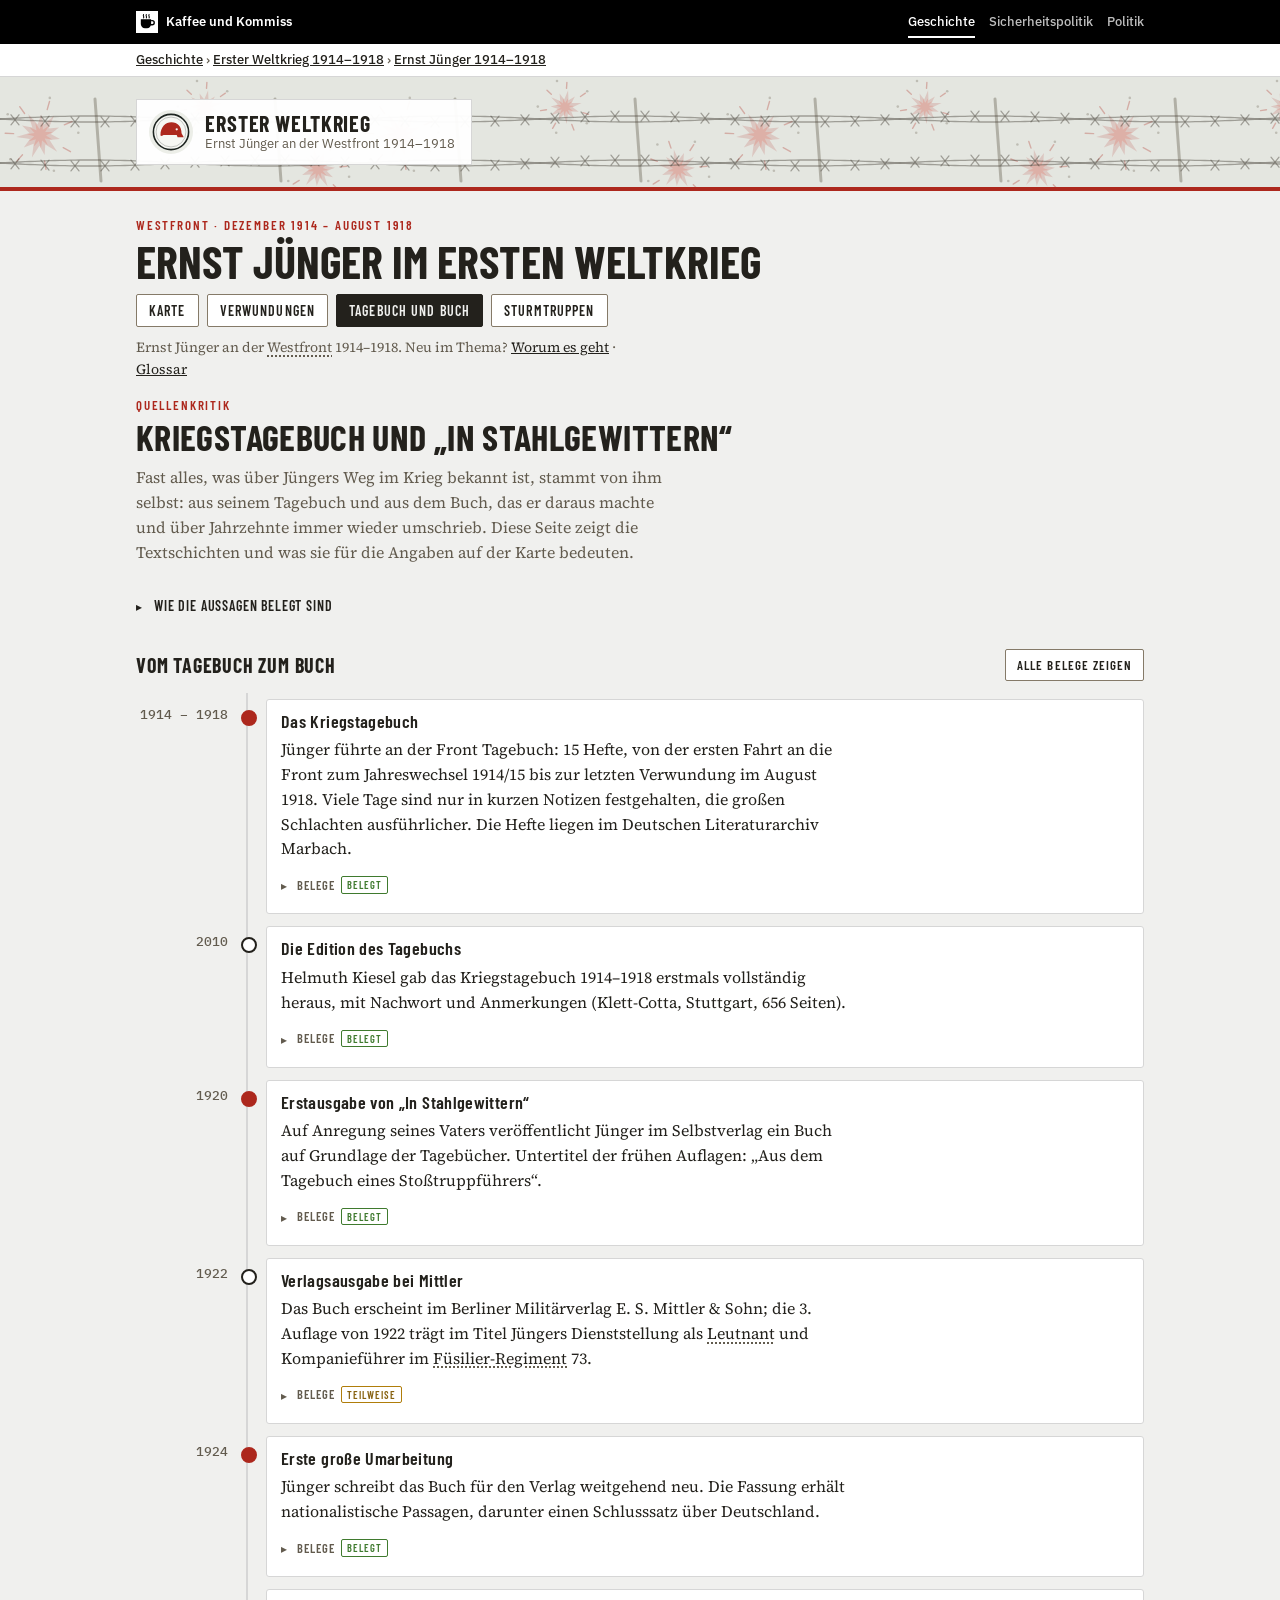
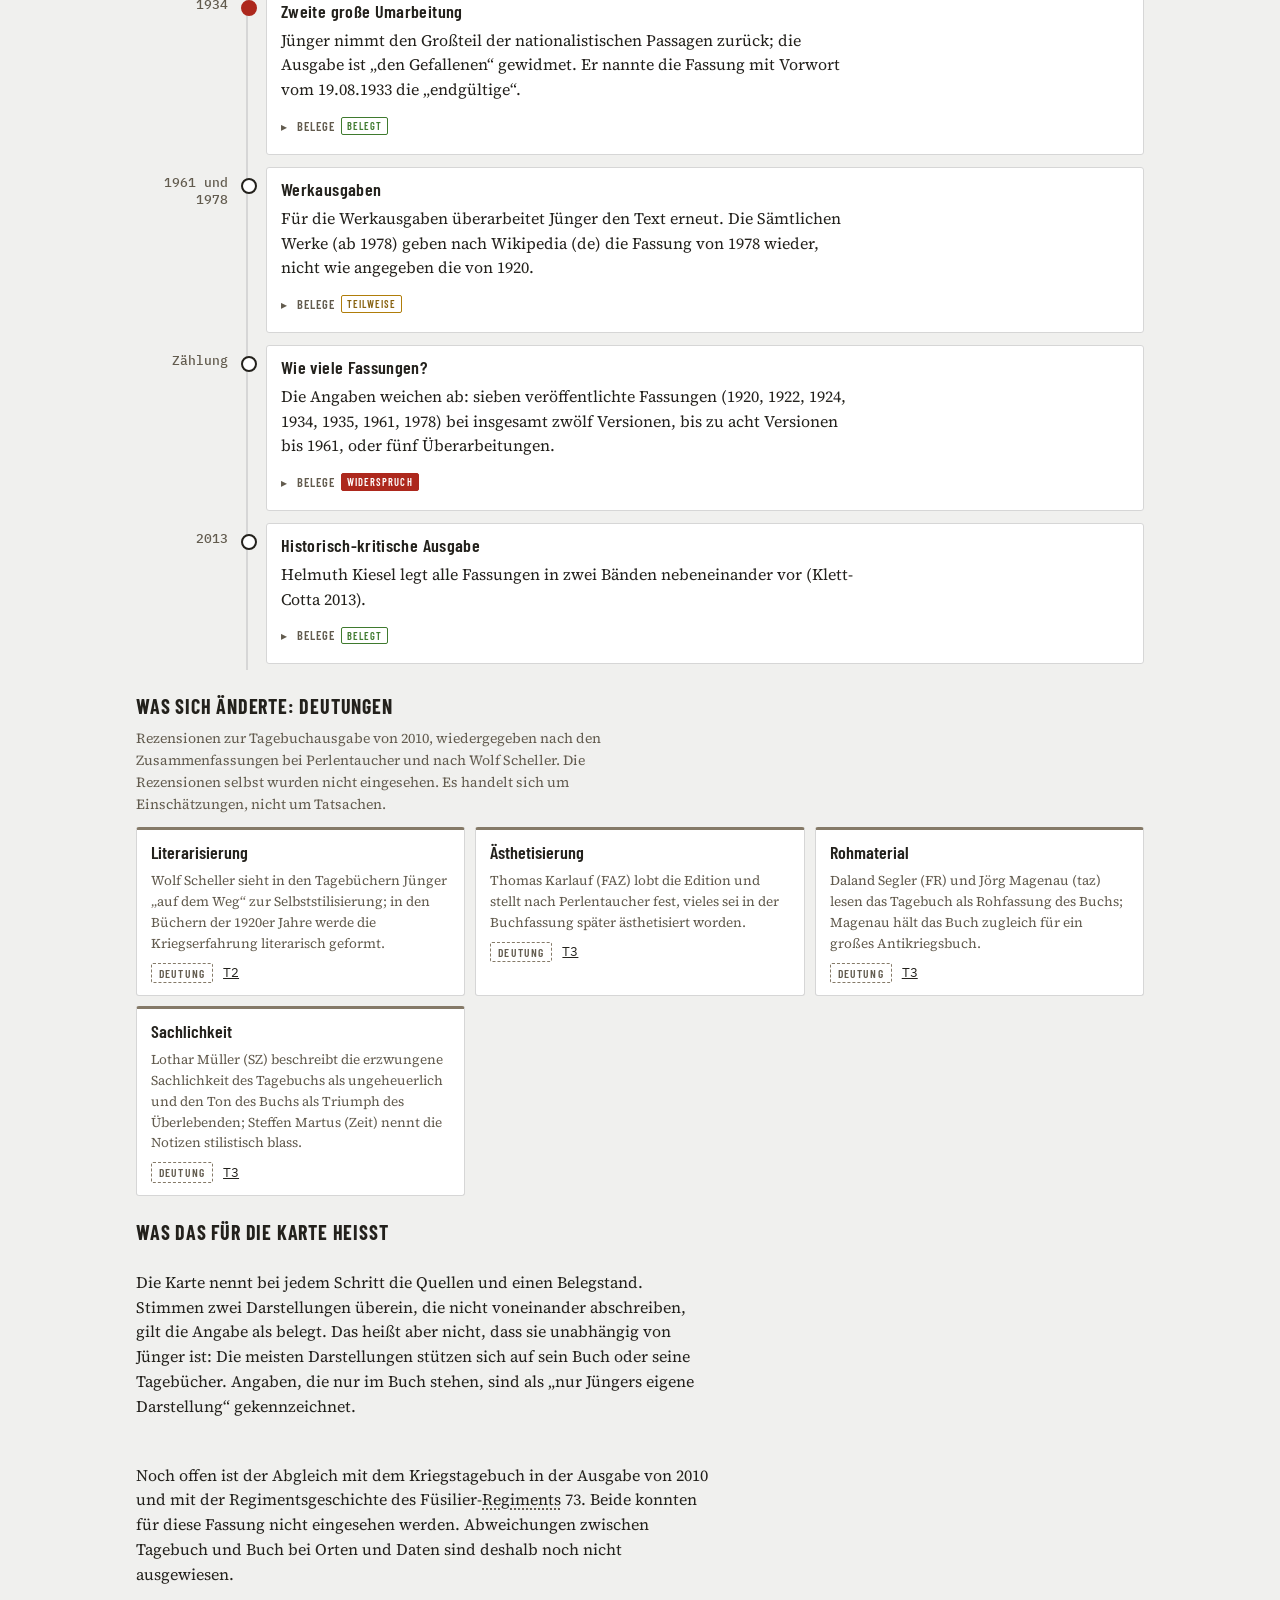
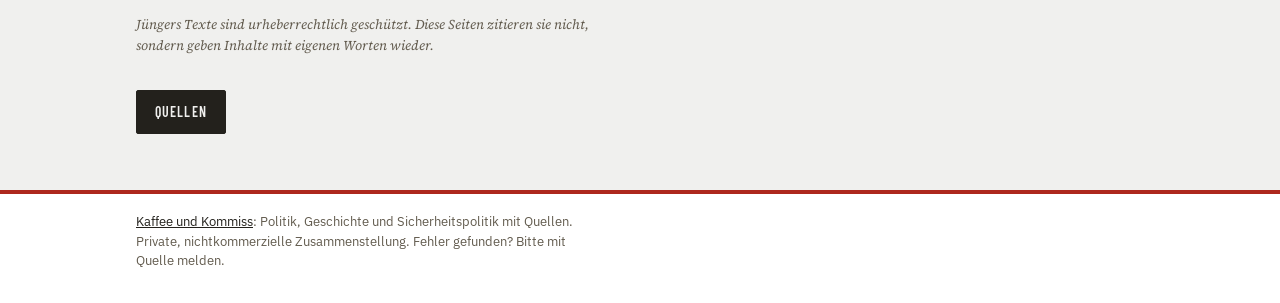
==== fassungen.html @ 298c6f3c "Schild links oben verlinkt auf Themenübersicht Co-Authored-By: Claude Opus 5.5 <noreply@anthropic.co" ====
<!doctype html>
<html lang="de" class="kk-b-gesch">
<head>
<meta charset="utf-8">
<meta name="viewport" content="width=device-width, initial-scale=1, viewport-fit=cover">
<title>Jünger: Tagebuch und Buch</title>
<meta name="description" content="Kriegstagebuch und „In Stahlgewittern“: Fassungen 1920 bis 1978, Unterschiede und was sie für die Belege der Karte bedeuten.">
<link rel="canonical" href="https://kaffeeundkommiss.github.io/Stahlgewitter/fassungen.html">
<meta property="og:type" content="website">
<meta property="og:locale" content="de_DE">
<meta property="og:site_name" content="Erster Weltkrieg">
<meta property="og:title" content="Jünger: Tagebuch und Buch">
<meta property="og:description" content="Kriegstagebuch und „In Stahlgewittern“: Fassungen 1920 bis 1978, Unterschiede und was sie für die Belege der Karte bedeuten.">
<meta property="og:url" content="https://kaffeeundkommiss.github.io/Stahlgewitter/fassungen.html">
<!-- Vorschau für Linkvorschauen, erzeugt mit werkzeuge/vorschau.js -->
<meta property="og:image" content="https://kaffeeundkommiss.github.io/Stahlgewitter/vorschau/fassungen.jpg?v=a9728dcb">
<meta property="og:image:width" content="1200">
<meta property="og:image:height" content="630">
<meta property="og:image:alt" content="Kriegstagebuch und „In Stahlgewittern“: Erster Weltkrieg">
<meta name="twitter:card" content="summary_large_image">
<meta name="twitter:image" content="https://kaffeeundkommiss.github.io/Stahlgewitter/vorschau/fassungen.jpg?v=a9728dcb">
<meta name="theme-color" content="#23211C" media="(prefers-color-scheme: light)">
<meta name="theme-color" content="#12110E" media="(prefers-color-scheme: dark)">
<meta name="apple-mobile-web-app-capable" content="yes">
<meta name="apple-mobile-web-app-title" content="Jünger 1914–18">
<link rel="icon" href="icons/favicon.svg" type="image/svg+xml">
<link rel="apple-touch-icon" sizes="180x180" href="icons/apple-touch-icon.png">
<link rel="manifest" href="manifest.webmanifest">
<link rel="stylesheet" href="site.css">
<link rel="preconnect" href="https://fonts.googleapis.com">
<link rel="preconnect" href="https://fonts.gstatic.com" crossorigin>
<link rel="stylesheet" href="https://fonts.googleapis.com/css2?family=Barlow+Condensed:wght@500;600;700&family=Source+Serif+4:opsz,wght@8..60,400;8..60,600&family=IBM+Plex+Sans:wght@400;500;600;700&family=IBM+Plex+Mono:wght@400;500;600&display=swap">
<link rel="stylesheet" href="basis.css">
<style>
/* Layout: Kopf wie auf den anderen Seiten, darunter Zahlen, Zeitleiste, Deutungen, Quellen */
:root {
  --paper: #eceee8; --panel: #f6f7f3; --ink: #1d2420; --muted: #5d6861; --rule: #c3c9c1; --border: #6f7a72;
  --j2: #6b6f6c; --j4: #2a5d91; --j6: #3f7a2e; --j10: #b07d0a; --j11: #7a3d8f; --ally: #4f6d7a; --red: #ad281d; --red-soft: rgba(173,40,29,.12);
  --f-display: "Barlow Condensed", "Arial Narrow", system-ui, sans-serif;
  --f-body: "Source Serif 4", Georgia, "Times New Roman", serif;
  --f-mono: "IBM Plex Mono", ui-monospace, Menlo, Consolas, monospace;
  color-scheme: light; padding-top: env(safe-area-inset-top, 0px); padding-bottom: env(safe-area-inset-bottom, 0px);
}
@media (prefers-color-scheme: dark) { :root:not([data-theme="light"]) {
  --paper: #121614; --panel: #181d1a; --ink: #e2e6e1; --muted: #98a39b; --rule: #313a35; --border: #7d8a82;
  --j2: #a4aaa6; --j4: #6fa3e0; --j6: #7dbb5f; --j10: #e0b33c; --j11: #c08ad6; --ally: #8fb3c4; --red: #e4533f; --red-soft: rgba(228,83,63,.16);
  color-scheme: dark } }
:root[data-theme="dark"] {
  --paper: #121614; --panel: #181d1a; --ink: #e2e6e1; --muted: #98a39b; --rule: #313a35; --border: #7d8a82;
  --j2: #a4aaa6; --j4: #6fa3e0; --j6: #7dbb5f; --j10: #e0b33c; --j11: #c08ad6; --ally: #8fb3c4; --red: #e4533f; --red-soft: rgba(228,83,63,.16);
  color-scheme: dark }

* { box-sizing: border-box }
body { margin: 0; background: var(--paper); color: var(--ink); font: 400 16px/1.55 var(--f-body) }
[hidden] { display: none !important }
.wrap { max-width: 1040px; margin: 0 auto; padding-block: 28px 56px;
  padding-left: max(16px, env(safe-area-inset-left, 0px)); padding-right: max(16px, env(safe-area-inset-right, 0px));
  display: grid; grid-template-columns: minmax(0, 1fr); gap: 26px }
.wrap > * { min-width: 0 }
header { display: grid; gap: 10px }
.brand { display: flex; align-items: center; gap: 16px }
.brand-text { display: grid; gap: 6px; min-width: 0 }
.logo { width: 76px; height: 76px; flex: none }
.logo-ring { fill: var(--panel); stroke: var(--ink); stroke-width: 3 }
.logo-inner { fill: none; stroke: var(--ink); stroke-width: 1; opacity: .5 }
.logo-plane { fill: var(--red) }
.logo-text { fill: var(--ink); font: 700 12.5px var(--f-display); letter-spacing: .16em }
.eyebrow { font: 600 13px/1 var(--f-display); letter-spacing: .14em; text-transform: uppercase; color: var(--red) }
h1, .h1 { font: 700 clamp(28px, 5vw, 46px)/1 var(--f-display); margin: 0; text-transform: uppercase; text-wrap: balance }
.lede { margin: 0; max-width: 68ch; color: var(--muted) }
.evhead { display: grid; gap: 6px; margin-top: 8px }
.evhead .evtitle { font: 700 clamp(26px, 4vw, 36px)/1.05 var(--f-display); text-transform: uppercase; letter-spacing: .01em; margin: 0; text-wrap: balance }
nav.pages { display: flex; gap: 8px; flex-wrap: wrap }
nav.pages a { font: 600 14px/1 var(--f-display); letter-spacing: .08em; text-transform: uppercase; color: var(--ink); text-decoration: none;
  border: 1px solid var(--border); border-radius: 2px; padding: 9px 12px 8px; background: var(--panel) }
nav.pages a[aria-current="page"] { background: var(--ink); color: var(--paper); border-color: var(--ink) }
nav.pages a[aria-current="true"] { background: var(--ink); color: var(--paper); border-color: var(--ink) }
nav.sub { display: flex; gap: 20px; border-bottom: 1px solid var(--rule); overflow-x: auto; scrollbar-width: none; margin-top: -2px }
nav.sub::-webkit-scrollbar { display: none }
nav.sub a { font: 600 13px/1 var(--f-display); letter-spacing: .08em; text-transform: uppercase; color: var(--muted); text-decoration: none;
  white-space: nowrap; padding: 8px 0 9px; border-bottom: 3px solid transparent; margin-bottom: -1px }
nav.sub a:hover { color: var(--ink) }
nav.sub a[aria-current="page"] { color: var(--ink); border-bottom-color: var(--red) }
nav.sub a:focus-visible { outline: 2px solid var(--red); outline-offset: 2px }
nav.pages a:focus-visible, button:focus-visible, summary:focus-visible { outline: 2px solid var(--red); outline-offset: 2px }
@media (max-width: 560px) { .logo { width: 56px; height: 56px } .brand { gap: 12px } }

h2 { font: 700 20px/1 var(--f-display); text-transform: uppercase; letter-spacing: .04em; margin: 0 }
.sect { display: grid; gap: 12px }
.hint { font-size: 14px; color: var(--muted); margin: 0 }


/* Zeitleiste */
.status { display: flex; flex-wrap: wrap; gap: 8px 16px; font-size: 14px; color: var(--muted); margin: 0; padding: 0; list-style: none }
.status li { display: inline-flex; align-items: center; gap: 7px }
.b { display: inline-block; font: 600 11.5px/1 var(--f-display); letter-spacing: .1em; text-transform: uppercase; padding: 4px 7px 3px; border-radius: 2px; border: 1px solid; white-space: nowrap }
.b.ok { color: var(--j6); border-color: var(--j6) }
.b.part { color: color-mix(in srgb, var(--j10) 70%, var(--ink)); border-color: var(--j10) }
.b.one { color: var(--muted); border-color: var(--border); border-style: dashed }
.b.wid { color: var(--panel); background: var(--red); border-color: var(--red) }
.day { margin: 6px 0 0; font: 600 14px/1 var(--f-display); letter-spacing: .12em; text-transform: uppercase; color: var(--muted) }
ol.tl { list-style: none; margin: 0; padding: 0; display: grid; gap: 0 }
ol.tl > li { display: grid; grid-template-columns: 92px 14px minmax(0, 1fr); gap: 0 12px }
.t { font: 500 13px/1.3 var(--f-mono); color: var(--muted); padding-top: 14px; text-align: right }
.rail { position: relative }
.rail::before { content: ""; position: absolute; left: 6px; top: 0; bottom: 0; width: 2px; background: var(--rule) }
.rail::after { content: ""; position: absolute; left: 1px; top: 17px; width: 12px; height: 12px; border-radius: 50%; background: var(--panel); border: 2px solid var(--ink) }
ol.tl > li.key .rail::after { background: var(--red); border-color: var(--red) }
.card { background: var(--panel); border: 1px solid var(--rule); border-radius: 3px; padding: 11px 14px 12px; margin: 6px 0; display: grid; gap: 6px }
.card h3 { font: 600 18px/1.15 var(--f-display); margin: 0; letter-spacing: .02em }
.card p { margin: 0 }
.meta { display: flex; flex-wrap: wrap; align-items: center; gap: 6px 10px; font-size: 13.5px; color: var(--muted) }
.meta a, .src a { color: var(--ink); font-family: var(--f-mono); font-size: 12.5px }
.why { font-size: 14px; color: var(--muted); font-style: italic }
@media (max-width: 560px) {
  ol.tl > li { grid-template-columns: 14px minmax(0, 1fr); gap: 0 10px }
  .t { grid-column: 2; text-align: left; padding-top: 10px }
  .rail { grid-row: 1 / span 2; grid-column: 1 }
  .card { grid-column: 2 }
}

/* Thesen */
.theses { display: grid; grid-template-columns: repeat(auto-fill, minmax(260px, 1fr)); gap: 10px }
.th { background: var(--panel); border: 1px solid var(--rule); border-top: 3px solid var(--border); border-radius: 3px; padding: 12px 14px; display: grid; gap: 8px; align-content: start }
.th.lead { border-top-color: var(--red) }
.th h3 { font: 600 18px/1.15 var(--f-display); margin: 0 }
.th .who2 { font-size: 13.5px; color: var(--muted); margin: 0 }
.th dl { margin: 0; display: grid; gap: 6px; font-size: 14.5px }
.th dt { font: 600 12px/1 var(--f-display); letter-spacing: .12em; text-transform: uppercase; color: var(--muted) }
.th dd { margin: 0 }

/* Widersprüche, Quellen */
.tbl { width: 100%; border-collapse: collapse; font-size: 14.5px }
.tbl th, .tbl td { text-align: left; vertical-align: top; padding: 8px 10px; border-bottom: 1px solid var(--rule) }
.tbl th { font: 600 12.5px/1.2 var(--f-display); letter-spacing: .1em; text-transform: uppercase; color: var(--muted) }
.tblwrap { overflow-x: auto; -webkit-overflow-scrolling: touch }
ol.srcs { margin: 0; padding: 0; list-style: none; display: grid; gap: 8px; font-size: 14.5px }
ol.srcs li { display: grid; grid-template-columns: 40px minmax(0, 1fr); gap: 10px }
ol.srcs .id { font: 500 13px/1.5 var(--f-mono); color: var(--red) }
ol.srcs .dep { color: var(--muted); font-size: 13.5px }
ol.srcs a { color: var(--ink); overflow-wrap: anywhere }
ol.srcs li:target { background: var(--red-soft); outline: 6px solid var(--red-soft) }
.note { font-size: 13.5px; color: var(--muted); font-style: italic; margin: 0 }
.hint a, .note a, .why a, .th dd a, .meta span a { color: var(--ink) }

/* Zahlen */
.stats { display: grid; grid-template-columns: repeat(auto-fill, minmax(220px, 1fr)); gap: 10px }
.stat { background: var(--panel); border: 1px solid var(--rule); border-left: 4px solid var(--ally); border-radius: 3px; padding: 12px 14px; display: grid; gap: 6px; align-content: start }
.stat.red { border-left-color: var(--red) }
.stat .num { font: 700 40px/1 var(--f-display); letter-spacing: .01em }
.stat .lbl { font-size: 14.5px; line-height: 1.35 }
.stat .why { font-size: 13.5px }
.b.self { color: var(--muted); border-color: var(--muted); background: var(--red-soft) }
.tbl td.d { white-space: nowrap; font-family: var(--f-mono); font-size: 13px }
</style>
<link rel="stylesheet" href="bereich.css">
</head>
<body>
<div class="kk-leiste"><div class="kk-in">
  <a class="kk-haus" href="https://kaffeeundkommiss.github.io/"><img src="kk-tasse.svg" alt="" width="22" height="22"><span>Kaffee und Kommiss</span></a>
  <nav class="kk-bereiche" aria-label="Bereiche"><a href="https://kaffeeundkommiss.github.io/geschichte/" aria-current="true">Geschichte</a><a href="https://kaffeeundkommiss.github.io/sicherheitspolitik/"><span class="kk-lang">Sicherheitspolitik</span><span class="kk-kurz">Sicherheit</span></a><a href="https://kaffeeundkommiss.github.io/politik/">Politik</a></nav>
</div></div>
<nav class="kk-pfad" aria-label="Pfad"><div class="kk-in"><a href="https://kaffeeundkommiss.github.io/geschichte/">Geschichte</a> › <a href="https://kaffeeundkommiss.github.io/geschichte/erster-weltkrieg/">Erster Weltkrieg 1914–1918</a> › <a href="./">Ernst Jünger 1914–1918</a></div></nav>
<div class="kk-kopf"><div class="kk-in">
  <a class="kk-schild" href="https://kaffeeundkommiss.github.io/geschichte/erster-weltkrieg/"><img src="icons/favicon.svg" alt="" width="44" height="44"><span><span class="kk-name" style="display:block">Erster Weltkrieg</span><span class="kk-unter" style="display:block">Ernst Jünger an der Westfront 1914–1918</span></span></a>
</div></div>
<main class="wrap" id="inhalt">
  <header>
    <div class="brand">
      <div class="brand-text">
        <div class="eyebrow">Westfront · Dezember 1914 – August 1918</div>
        <p class="h1">Ernst Jünger im Ersten Weltkrieg</p>
      </div>
    </div>
    <nav class="pages" aria-label="Seiten">
      <a href="index.html">Karte</a>
      <a href="verwundungen.html">Verwundungen</a>
      <a href="fassungen.html" aria-current="page">Tagebuch und Buch</a>
      <a href="sturmtruppen.html">Sturmtruppen</a>
    </nav>
    <div class="evhead">
      <div class="eyebrow">Quellenkritik</div>
      <h1 class="evtitle">Kriegstagebuch und „In Stahlgewittern“</h1>
    </div>
    <p class="lede">Fast alles, was über Jüngers Weg im Krieg bekannt ist, stammt von ihm selbst: aus seinem Tagebuch und aus dem Buch, das er daraus machte und über Jahrzehnte immer wieder umschrieb. Diese Seite zeigt die Textschichten und was sie für die Angaben auf der Karte bedeuten.</p>
  </header>
  <section class="sect" aria-labelledby="stH">
    <h2 id="stH">Belegstatus</h2>
    <ul class="status">
      <li><span class="b ok">belegt</span>zwei Darstellungen, die nicht voneinander abschreiben</li>
      <li><span class="b part">teilweise</span>zwei Quellen, aber voneinander abhängig oder nur in Teilen übereinstimmend</li>
      <li><span class="b one">eine Quelle</span>nicht ausreichend belegt</li>
      <li><span class="b wid">Widerspruch</span>Quellen widersprechen sich</li>
      <li><span class="b self">nur Jünger</span>nur Jüngers eigene Darstellung</li>
    </ul>
    <p class="note">Fast alle Darstellungen gehen letztlich auf Jüngers eigene Aufzeichnungen zurück. „Belegt“ heißt hier: Zwei Darstellungen stimmen überein; amtliche Akten wurden nicht eingesehen.</p>
  </section>
  <section class="sect" aria-labelledby="tlH">
    <h2 id="tlH">Vom Tagebuch zum Buch</h2>
    <ol class="tl">
      <li class="key">
        <div class="t">1914 – 1918</div><div class="rail"></div>
        <div class="card">
          <h3>Das Kriegstagebuch</h3>
          <p>Jünger führte an der Front Tagebuch: 15 Hefte, von der ersten Fahrt an die Front zum Jahreswechsel 1914/15 bis zur letzten Verwundung im August 1918. Viele Tage sind nur in kurzen Notizen festgehalten, die großen Schlachten ausführlicher. Die Hefte liegen im Deutschen Literaturarchiv Marbach.</p>
          <div class="meta"><span class="b ok">belegt</span><a href="quellen-fassungen.html#q-wde">T1</a><a href="quellen-fassungen.html#q-scheller">T2</a><a href="quellen-fassungen.html#q-perle">T3</a></div>
          <p class="why">Zeitraum nach dem Verlagstext; erste und letzte Eintragung mit Tagesdatum sind in den geprüften Quellen nicht genannt.</p>
        </div>
      </li>
      <li>
        <div class="t">2010</div><div class="rail"></div>
        <div class="card">
          <h3>Die Edition des Tagebuchs</h3>
          <p>Helmuth Kiesel gab das Kriegstagebuch 1914–1918 erstmals vollständig heraus, mit Nachwort und Anmerkungen (Klett-Cotta, Stuttgart, 656 Seiten).</p>
          <div class="meta"><span class="b ok">belegt</span><a href="quellen-fassungen.html#q-scheller">T2</a><a href="quellen-fassungen.html#q-perle">T3</a><a href="quellen-fassungen.html#q-wdestg">T4</a></div>
        </div>
      </li>
      <li class="key">
        <div class="t">1920</div><div class="rail"></div>
        <div class="card">
          <h3>Erstausgabe von „In Stahlgewittern“</h3>
          <p>Auf Anregung seines Vaters veröffentlicht Jünger im Selbstverlag ein Buch auf Grundlage der Tagebücher. Untertitel der frühen Auflagen: „Aus dem Tagebuch eines Stoßtruppführers“.</p>
          <div class="meta"><span class="b ok">belegt</span><a href="quellen-fassungen.html#q-lemo2">T5</a><a href="quellen-fassungen.html#q-wen">T6</a><a href="quellen-fassungen.html#q-gut">T7</a></div>
          <p class="why">Die Auflagenhöhe von 2000 Stück nennt nur Wikipedia (en) nach Michael Hofmann.</p>
        </div>
      </li>
      <li>
        <div class="t">1922</div><div class="rail"></div>
        <div class="card">
          <h3>Verlagsausgabe bei Mittler</h3>
          <p>Das Buch erscheint im Berliner Militärverlag E. S. Mittler & Sohn; die 3. Auflage von 1922 trägt im Titel Jüngers Dienststellung als Leutnant und Kompanieführer im Füsilier-Regiment 73.</p>
          <div class="meta"><span class="b part">teilweise</span><a href="quellen-fassungen.html#q-gut">T7</a><a href="quellen-fassungen.html#q-wdestg">T4</a></div>
          <p class="why">Titelblatt der 3. Auflage selbst eingesehen (Project Gutenberg); die Fassung von 1922 nennt auch Wikipedia (de).</p>
        </div>
      </li>
      <li class="key">
        <div class="t">1924</div><div class="rail"></div>
        <div class="card">
          <h3>Erste große Umarbeitung</h3>
          <p>Jünger schreibt das Buch für den Verlag weitgehend neu. Die Fassung erhält nationalistische Passagen, darunter einen Schlusssatz über Deutschland.</p>
          <div class="meta"><span class="b ok">belegt</span><a href="quellen-fassungen.html#q-wen">T6</a><a href="quellen-fassungen.html#q-wdestg">T4</a></div>
        </div>
      </li>
      <li class="key">
        <div class="t">1934</div><div class="rail"></div>
        <div class="card">
          <h3>Zweite große Umarbeitung</h3>
          <p>Jünger nimmt den Großteil der nationalistischen Passagen zurück; die Ausgabe ist „den Gefallenen“ gewidmet. Er nannte die Fassung mit Vorwort vom 19.08.1933 die „endgültige“.</p>
          <div class="meta"><span class="b ok">belegt</span><a href="quellen-fassungen.html#q-wen">T6</a><a href="quellen-fassungen.html#q-wdestg">T4</a></div>
          <p class="why">Widmung nur Wikipedia (en), Vorwortdatum nur Wikipedia (de); Wikipedia (de) belegt es mit der 14. Auflage von 1934.</p>
        </div>
      </li>
      <li>
        <div class="t">1961 und 1978</div><div class="rail"></div>
        <div class="card">
          <h3>Werkausgaben</h3>
          <p>Für die Werkausgaben überarbeitet Jünger den Text erneut. Die Sämtlichen Werke (ab 1978) geben nach Wikipedia (de) die Fassung von 1978 wieder, nicht wie angegeben die von 1920.</p>
          <div class="meta"><span class="b part">teilweise</span><a href="quellen-fassungen.html#q-wen">T6</a><a href="quellen-fassungen.html#q-wdestg">T4</a></div>
          <p class="why">Die Fassung von 1961 nennen beide Quellen, die von 1978 nur Wikipedia (de).</p>
        </div>
      </li>
      <li>
        <div class="t">Zählung</div><div class="rail"></div>
        <div class="card">
          <h3>Wie viele Fassungen?</h3>
          <p>Die Angaben weichen ab: sieben veröffentlichte Fassungen (1920, 1922, 1924, 1934, 1935, 1961, 1978) bei insgesamt zwölf Versionen, bis zu acht Versionen bis 1961, oder fünf Überarbeitungen.</p>
          <div class="meta"><span class="b wid">Widerspruch</span><a href="quellen-fassungen.html#q-wdestg">T4</a><a href="quellen-fassungen.html#q-wen">T6</a><a href="quellen-fassungen.html#q-lemo1">T8</a></div>
          <p class="why">Wikipedia (de) stützt die Zählung auf die historisch-kritische Ausgabe (Kiesel 2013, S. 9), Wikipedia (en) auf Hofmann 2004, LeMO auf Kindlers Literaturlexikon. Die Abweichung kann an unterschiedlichen Zählweisen liegen (Auflagen mit oder ohne Textänderung).</p>
        </div>
      </li>
      <li>
        <div class="t">2013</div><div class="rail"></div>
        <div class="card">
          <h3>Historisch-kritische Ausgabe</h3>
          <p>Helmuth Kiesel legt alle Fassungen in zwei Bänden nebeneinander vor (Klett-Cotta 2013).</p>
          <div class="meta"><span class="b ok">belegt</span><a href="quellen-fassungen.html#q-wdestg">T4</a><a href="quellen-fassungen.html#q-wde">T1</a></div>
        </div>
      </li>
    </ol>
  </section>
  <section class="sect" aria-labelledby="dH">
    <h2 id="dH">Was sich änderte: Deutungen</h2>
    <p class="hint">Rezensionen zur Tagebuchausgabe von 2010, wiedergegeben nach den Zusammenfassungen bei Perlentaucher und nach Wolf Scheller. Die Rezensionen selbst wurden nicht eingesehen. Es handelt sich um Einschätzungen, nicht um Tatsachen.</p>
    <div class="theses">
      <article class="th">
        <h3>Literarisierung</h3>
        <p class="who2">Wolf Scheller sieht in den Tagebüchern Jünger „auf dem Weg“ zur Selbststilisierung; in den Büchern der 1920er Jahre werde die Kriegserfahrung literarisch geformt.</p>
        <div class="meta"><span class="b one">Deutung</span><a href="quellen-fassungen.html#q-scheller">T2</a></div>
      </article>
      <article class="th">
        <h3>Ästhetisierung</h3>
        <p class="who2">Thomas Karlauf (FAZ) lobt die Edition und stellt nach Perlentaucher fest, vieles sei in der Buchfassung später ästhetisiert worden.</p>
        <div class="meta"><span class="b one">Deutung</span><a href="quellen-fassungen.html#q-perle">T3</a></div>
      </article>
      <article class="th">
        <h3>Rohmaterial</h3>
        <p class="who2">Daland Segler (FR) und Jörg Magenau (taz) lesen das Tagebuch als Rohfassung des Buchs; Magenau hält das Buch zugleich für ein großes Antikriegsbuch.</p>
        <div class="meta"><span class="b one">Deutung</span><a href="quellen-fassungen.html#q-perle">T3</a></div>
      </article>
      <article class="th">
        <h3>Sachlichkeit</h3>
        <p class="who2">Lothar Müller (SZ) beschreibt die erzwungene Sachlichkeit des Tagebuchs als ungeheuerlich und den Ton des Buchs als Triumph des Überlebenden; Steffen Martus (Zeit) nennt die Notizen stilistisch blass.</p>
        <div class="meta"><span class="b one">Deutung</span><a href="quellen-fassungen.html#q-perle">T3</a></div>
      </article>
    </div>
  </section>
  <section class="sect" aria-labelledby="kH">
    <h2 id="kH">Was das für die Karte heißt</h2>
    <p>Die Karte nennt bei jedem Schritt die Quellen und einen Belegstand. Stimmen zwei Darstellungen überein, die nicht voneinander abschreiben, gilt die Angabe als belegt. Das heißt aber nicht, dass sie unabhängig von Jünger ist: Die meisten Darstellungen stützen sich auf sein Buch oder seine Tagebücher. Angaben, die nur im Buch stehen, sind als „nur Jüngers eigene Darstellung“ gekennzeichnet.</p>
    <p>Noch offen ist der Abgleich mit dem Kriegstagebuch in der Ausgabe von 2010 und mit der Regimentsgeschichte des Füsilier-Regiments 73. Beide konnten für diese Fassung nicht eingesehen werden. Abweichungen zwischen Tagebuch und Buch bei Orten und Daten sind deshalb noch nicht ausgewiesen.</p>
    <p class="note">Jüngers Texte sind urheberrechtlich geschützt. Diese Seiten zitieren sie nicht, sondern geben Inhalte mit eigenen Worten wieder.</p>
  </section>
  <p class="qnav"><a class="qbtn" href="quellen-fassungen.html">Quellen</a></p>
</main>
<script src="site.js" defer></script>
<footer class="kk-fuss"><div class="kk-in">
  <p><a href="https://kaffeeundkommiss.github.io/">Kaffee und Kommiss</a>: Politik, Geschichte und Sicherheitspolitik mit Quellen. Private, nichtkommerzielle Zusammenstellung. Fehler gefunden? Bitte mit Quelle melden.</p>
</div></footer>
</body>
</html>
---- site.css ----
/* Gemeinsame Bausteine aller Seiten: Begriffserklärungen, Kontextzeile, einklappbare Belege.
   Nutzt die Farb- und Schrift-Variablen der jeweiligen Seite (--ink, --muted, --panel, --rule, --border, --red, --f-*). */

/* Antippbare Begriffe */
button.gl { all: unset; cursor: help; color: inherit; font: inherit; text-decoration: underline dotted; text-decoration-thickness: 1.5px;
  text-underline-offset: 3px; text-decoration-color: var(--muted); border-radius: 2px }
button.gl:hover { text-decoration-color: var(--red) }
button.gl:focus-visible { outline: 2px solid var(--red); outline-offset: 2px }
button.gl[aria-expanded="true"] { background: var(--red-soft, rgba(173,40,29,.14)) }
.glpop { position: absolute; z-index: 50; max-width: min(340px, calc(100vw - 32px)); background: var(--panel); color: var(--ink);
  border: 1px solid var(--border); border-left: 4px solid var(--red); border-radius: 3px; padding: 10px 12px 10px;
  box-shadow: 0 6px 22px rgba(0,0,0,.18); font: 400 15px/1.45 var(--f-body); display: grid; gap: 6px }
.glpop b { font: 700 16px/1.15 var(--f-display); letter-spacing: .03em; text-transform: uppercase }
.glpop p { margin: 0 }
.glpop .glmore { font-size: 13.5px; color: var(--muted) } .glpop .glmore a { color: var(--ink) }
.glpop .glx { all: unset; position: absolute; right: 6px; top: 4px; width: 28px; height: 28px; text-align: center; line-height: 28px; cursor: pointer; color: var(--muted); font-size: 18px }
.glpop .glx:focus-visible { outline: 2px solid var(--red) }

/* Kontextzeile unter der Navigation (Seiten ohne Einführungskasten) */
.ctx { margin: 0; font-size: 14px; color: var(--muted) }
.ctx a { color: var(--ink) }

/* Einklappbare Belege in Ablaufkarten und Zahlenkästen */
details.belege { margin-top: 2px }
details.belege > summary { list-style: none; cursor: pointer; display: flex; flex-wrap: wrap; align-items: center; gap: 6px; min-height: 32px;
  font: 600 12.5px/1 var(--f-display); letter-spacing: .08em; text-transform: uppercase; color: var(--muted) }
details.belege > summary::-webkit-details-marker { display: none }
details.belege > summary::before { content: "▸"; font-size: 12px; width: 10px; transition: transform .15s }
details.belege[open] > summary::before { transform: rotate(90deg) }
details.belege > summary .b { font-size: 10.5px; padding: 3px 5px 2px }
details.belege > summary:hover { color: var(--ink) }
details.belege > summary:focus-visible { outline: 2px solid var(--red); outline-offset: 2px }
details.belege > .belin { display: grid; gap: 6px; padding: 6px 0 2px 16px; border-left: 2px solid var(--rule); margin-top: 4px }
.beltoggle { all: unset; cursor: pointer; justify-self: start; font: 600 13px/1 var(--f-display); letter-spacing: .08em; text-transform: uppercase;
  border: 1px solid var(--border); border-radius: 2px; padding: 9px 11px 8px; background: var(--panel); color: var(--ink) }
.beltoggle:focus-visible { outline: 2px solid var(--red); outline-offset: 2px }
.belhead { display: flex; flex-wrap: wrap; align-items: center; justify-content: space-between; gap: 10px }

/* Legende des Belegstatus als aufklappbare Zeile */
details.statuslegend > summary { list-style: none; cursor: pointer; font: 600 14px/1.2 var(--f-display); letter-spacing: .06em; text-transform: uppercase; color: var(--ink); min-height: 32px; display: flex; align-items: center; gap: 8px }
details.statuslegend > summary::-webkit-details-marker { display: none }
details.statuslegend > summary::before { content: "▸"; font-size: 12px; width: 10px; transition: transform .15s }
details.statuslegend[open] > summary::before { transform: rotate(90deg) }
details.statuslegend > summary:focus-visible { outline: 2px solid var(--red); outline-offset: 2px }
details.statuslegend[open] > summary { margin-bottom: 10px }
details.statuslegend > *:not(summary) + * { margin-top: 10px }

/* Schaltfläche „Quellen“ am Seitenende und Rückweg auf den Quellenseiten */
.qnav { margin: 8px 0 0 }
a.qbtn { display: inline-flex; align-items: center; min-height: 44px; box-sizing: border-box; padding: 0 18px;
  font: 600 14px/1 var(--f-display); letter-spacing: .08em; text-transform: uppercase; text-decoration: none;
  color: var(--paper, #fff); background: var(--ink); border: 1px solid var(--ink); border-radius: 2px }
a.qbtn:hover { background: var(--red); border-color: var(--red) }
a.qbtn:focus-visible { outline: 2px solid var(--red); outline-offset: 2px }
/* Quellenseiten: aktueller Bereich in der Navigation */
nav.pages a[aria-current="true"] { background: var(--ink); color: var(--paper); border-color: var(--ink) }
nav.sub a[aria-current="true"] { color: var(--ink); border-bottom-color: var(--red) }
header .lede a { color: var(--ink) }

/* Ereignisseiten: Porträtfoto rechts neben Überschrift und Einleitung, auf schmalen Bildschirmen darunter */
.evintro { display: grid; grid-template-columns: minmax(0, 1fr) 200px; gap: 10px 28px; align-items: start }
.evintro > .evtext { display: grid; gap: 10px; min-width: 0 }
figure.evfoto { margin: 8px 0 0; display: grid; gap: 6px }
figure.evfoto img { display: block; width: 100%; height: auto; border: 1px solid var(--rule); border-radius: 2px; background: var(--panel) }
figure.evfoto figcaption { font-size: 13px; line-height: 1.4; color: var(--muted) }
figure.evfoto figcaption a { color: var(--ink) }
@media (max-width: 720px) {
  .evintro { grid-template-columns: minmax(0, 1fr) }
  figure.evfoto { margin-top: 4px; max-width: 180px }
}

/* Kopfband der Jünger-Seite: Stacheldraht und Explosionen statt Gitter */
.kk-kopf { --kk-muster: url("stacheldraht.svg") }
---- basis.css ----
/* Kaffee und Kommiss: gemeinsames Grundsystem aller Bereiche (Variante B, 08.11.2026).
   Original im Repo kaffeeundkommiss/kaffeeundkommiss.github.io, Kopien in den Bereichs-Repos bitte gleich halten.
   Jeder Bereich setzt nur --kk-akzent, --kk-akzent-hell, --kk-kopf, --kk-muster und --kk-markierung. */
:root{
  --kk-grund:#F3F0E8; --kk-papier:#FFFDF8; --kk-tinte:#23211C; --kk-grau:#625B4E; --kk-linie:#DAD2C2;
  --kk-schild:rgba(255,253,248,.95); --kk-dimm:transparent;
  --kk-leiste:#000000; --kk-leiste-ink:#FFFFFF; --kk-leiste-mute:#BDBDBD;
  --kk-titel:"Barlow Condensed","Arial Narrow",system-ui,sans-serif;
  --kk-text:"IBM Plex Sans",system-ui,-apple-system,"Segoe UI",sans-serif;
  --kk-mono:"IBM Plex Mono",ui-monospace,"SF Mono",Menlo,monospace;
  --kk-max:960px;
  --kk-akzent:#2C281F; --kk-akzent-hell:#EEE6D6; --kk-kopf:#E9E2D3; --kk-muster:none; --kk-markierung:#CBB18C;
}
@media (prefers-color-scheme: dark){
  :root:not([data-theme="light"]){
    --kk-grund:#1D1B16; --kk-papier:#26231C; --kk-tinte:#ECE5D6; --kk-grau:#B3A891; --kk-linie:#3B362B;
    --kk-schild:rgba(38,35,28,.95); --kk-dimm:rgba(20,18,14,.5); --kk-leiste:#000000;
    --kk-akzent:#CBB18C; --kk-akzent-hell:#3A3427; --kk-kopf:#2E2A22;
  }
}
:root[data-theme="dark"]{
  --kk-grund:#1D1B16; --kk-papier:#26231C; --kk-tinte:#ECE5D6; --kk-grau:#B3A891; --kk-linie:#3B362B;
  --kk-schild:rgba(38,35,28,.95); --kk-dimm:rgba(20,18,14,.5); --kk-leiste:#000000;
  --kk-akzent:#CBB18C; --kk-akzent-hell:#3A3427; --kk-kopf:#2E2A22;
}

/* Leiste ganz oben: Rückweg zur Startseite und Wechsel zwischen den Bereichen.
   Seit 10.11.2026 auf allen Seiten fest Schwarz-Weiß (schwarze Tasse auf Weiß), unabhängig von Bereich und Modus. */
.kk-leiste{background:#000;color:#fff;font:500 13px/1.2 var(--kk-text)}
.kk-leiste .kk-in{max-width:var(--kk-max);margin:0 auto;padding:6px max(16px,env(safe-area-inset-right,0px)) 6px max(16px,env(safe-area-inset-left,0px));
  display:flex;align-items:center;justify-content:space-between;gap:12px}
.kk-haus{display:inline-flex;align-items:center;gap:8px;color:inherit;text-decoration:none;font-weight:600;white-space:nowrap;min-height:32px}
.kk-haus img{width:22px;height:22px;flex:none}
.kk-bereiche{display:flex;gap:14px}
.kk-bereiche a{color:#BDBDBD;text-decoration:none;white-space:nowrap;padding:8px 0 6px;border-bottom:2px solid transparent}
.kk-bereiche a:hover{color:#fff}
.kk-bereiche a[aria-current]{color:#fff;border-bottom-color:#fff}
.kk-leiste a:focus-visible{outline:2px solid #fff;outline-offset:2px}
.kk-kurz{display:none}
@media (max-width:520px){ .kk-lang{display:none} .kk-kurz{display:inline} .kk-bereiche{gap:12px} }
@media (max-width:360px){ .kk-haus span{display:none} }

/* Kopfband mit Bereichsmuster und Schild */
.kk-kopf{background:linear-gradient(var(--kk-dimm),var(--kk-dimm)),var(--kk-muster),var(--kk-kopf);border-bottom:4px solid var(--kk-akzent)}
.kk-schild{display:inline-flex;align-items:center;gap:12px;background:var(--kk-schild);padding:10px 16px 10px 12px;border:1px solid var(--kk-linie);color:var(--kk-tinte);text-decoration:none}
.kk-name{font:700 22px/1.05 var(--kk-titel);text-transform:uppercase;letter-spacing:.04em}
.kk-unter{font:400 13px/1.35 var(--kk-text);color:var(--kk-grau)}

/* Fuß */
.kk-fuss{border-top:4px solid var(--kk-akzent);background:var(--kk-papier);color:var(--kk-grau);font:400 13px/1.5 var(--kk-text)}
.kk-fuss .kk-in{max-width:var(--kk-max);margin:0 auto;padding:14px 16px 28px}
.kk-fuss p{margin:4px 0}
.kk-fuss a{color:var(--kk-tinte)}

/* Bereiche: Akzentfarbe, Kopfmuster, Markierung in der Leiste. Klasse am <html>-Element. */
.kk-b-gesch{--kk-akzent:#AD281D;--kk-akzent-hell:#F3DEDA;--kk-kopf:#E4E6E0;--kk-markierung:#E4533F;--kk-muster:url("data:image/svg+xml,%3Csvg xmlns='http://www.w3.org/2000/svg' width='48' height='48'%3E%3Cpath d='M0 .5H48M.5 0V48' stroke='%23AD281D' stroke-opacity='.25'/%3E%3Cpath d='M0 24.5H48M24.5 0V48' stroke='%23787060' stroke-opacity='.14'/%3E%3C/svg%3E")}
.kk-b-sipo{--kk-akzent:#4C5233;--kk-akzent-hell:#E4E5D6;--kk-kopf:#CBB18C;--kk-markierung:#A4AE7A;--kk-muster:url("tarn.svg")}
.kk-b-poli{--kk-akzent:#1E4FD8;--kk-akzent-hell:#E3EAFB;--kk-kopf:#ECEEF3;--kk-markierung:#7C9BF0;--kk-muster:url("data:image/svg+xml,%3Csvg xmlns='http://www.w3.org/2000/svg' width='120' height='40'%3E%3Crect y='6' width='78' height='6' fill='%231E4FD8' fill-opacity='.24'/%3E%3Crect y='22' width='54' height='6' fill='%23787060' fill-opacity='.2'/%3E%3Cpath d='M66.5 0V40' stroke='%23C8322B' stroke-opacity='.5' stroke-dasharray='3 3'/%3E%3C/svg%3E")}
@media (prefers-color-scheme: dark){
  :root.kk-b-gesch:not([data-theme="light"]),:root:not([data-theme="light"]) .kk-b-gesch{--kk-akzent:#E4533F;--kk-akzent-hell:#3D2420;--kk-kopf:#24221D;--kk-markierung:#E4533F}
  :root.kk-b-sipo:not([data-theme="light"]),:root:not([data-theme="light"]) .kk-b-sipo{--kk-akzent:#A4AE7A;--kk-akzent-hell:#2F3324;--kk-kopf:#CBB18C;--kk-markierung:#A4AE7A}
  :root.kk-b-poli:not([data-theme="light"]),:root:not([data-theme="light"]) .kk-b-poli{--kk-akzent:#7C9BF0;--kk-akzent-hell:#1F2740;--kk-kopf:#22242A;--kk-markierung:#7C9BF0}
}
:root[data-theme="dark"].kk-b-gesch,:root[data-theme="dark"] .kk-b-gesch{--kk-akzent:#E4533F;--kk-akzent-hell:#3D2420;--kk-kopf:#24221D;--kk-markierung:#E4533F}
:root[data-theme="dark"].kk-b-sipo,:root[data-theme="dark"] .kk-b-sipo{--kk-akzent:#A4AE7A;--kk-akzent-hell:#2F3324;--kk-kopf:#CBB18C;--kk-markierung:#A4AE7A}
:root[data-theme="dark"].kk-b-poli,:root[data-theme="dark"] .kk-b-poli{--kk-akzent:#7C9BF0;--kk-akzent-hell:#1F2740;--kk-kopf:#22242A;--kk-markierung:#7C9BF0}

/* Lesefluss: Zeilenlänge für Fließtext begrenzen. 36em ergibt etwa 70–75 Zeichen je Zeile (Startwert).
   :where() hat keine Spezifität, seiteneigene max-width-Regeln gehen daher immer vor. */
:where(p,dd){max-width:36em}
:where(.srcs,.srclist)>li{max-width:40em}
/* Kurze Übergänge für Links und Schaltflächen, abgeschaltet bei „Bewegung reduzieren“ */
:where(a,button,summary){transition:color .15s ease,background-color .15s ease,border-color .15s ease,text-decoration-color .15s ease,opacity .15s ease}
@media (prefers-reduced-motion:reduce){:where(a,button,summary){transition:none}}

/* Pfad zur Themenübersicht unter der Leiste */
.kk-pfad{background:var(--kk-papier);border-bottom:1px solid var(--kk-linie);font:500 13px/1.4 var(--kk-text);color:var(--kk-grau)}
.kk-pfad .kk-in{max-width:var(--kk-max);margin:0 auto;padding:7px max(16px,env(safe-area-inset-right,0px)) 7px max(16px,env(safe-area-inset-left,0px))}
.kk-pfad a{color:var(--kk-tinte)}
.kk-pfad [aria-current]{color:var(--kk-grau)}
---- bereich.css ----
/* Bereichsnote Geschichte im Grundsystem Kaffee und Kommiss (basis.css).
   Überschreibt die Grundfarben der Seiten mit den gemeinsamen warmen Tönen; Kartenfarben und Staffelfarben bleiben. */
:root.kk-b-gesch { --kk-max: 1040px;
  --paper: #F0F0EE; --panel: #FFFFFF; --ink: #23211C; --muted: #625B4E; --rule: #D6D6D6; --border: #857A68 }
/* Heller Modus: dezentes Grau wie die Geschichte-Übersicht (10.11.2026) */
@media (prefers-color-scheme: light) { :root.kk-b-gesch:not([data-theme="dark"]) {
  --kk-grund: #F0F0EE; --kk-papier: #FFFFFF; --kk-linie: #D6D6D6; --kk-schild: rgba(255,255,255,.96) } }
:root.kk-b-gesch[data-theme="light"] { --kk-grund: #F0F0EE; --kk-papier: #FFFFFF; --kk-linie: #D6D6D6; --kk-schild: rgba(255,255,255,.96) }
:root.kk-b-gesch.kk-breit { --kk-max: 1240px }
@media (prefers-color-scheme: dark) { :root.kk-b-gesch:not([data-theme="light"]) {
  --paper: #1D1B16; --panel: #26231C; --ink: #ECE5D6; --muted: #B3A891; --rule: #3B362B; --border: #8A8070 } }
:root.kk-b-gesch[data-theme="dark"] {
  --paper: #1D1B16; --panel: #26231C; --ink: #ECE5D6; --muted: #B3A891; --rule: #3B362B; --border: #8A8070 }

/* Kopfband: Kartenraster, Schild mit dem JG-I-Abzeichen. Das Abzeichen steht dort, nicht mehr neben der Überschrift. */
.kk-kopf .kk-in { max-width: var(--kk-max); margin: 0 auto; padding: 22px max(16px, env(safe-area-inset-right, 0px)) 22px max(16px, env(safe-area-inset-left, 0px)) }
.kk-schild img { width: 44px; height: 44px; flex: none; border-radius: 50% }
.wrap header .brand > .logo { display: none }
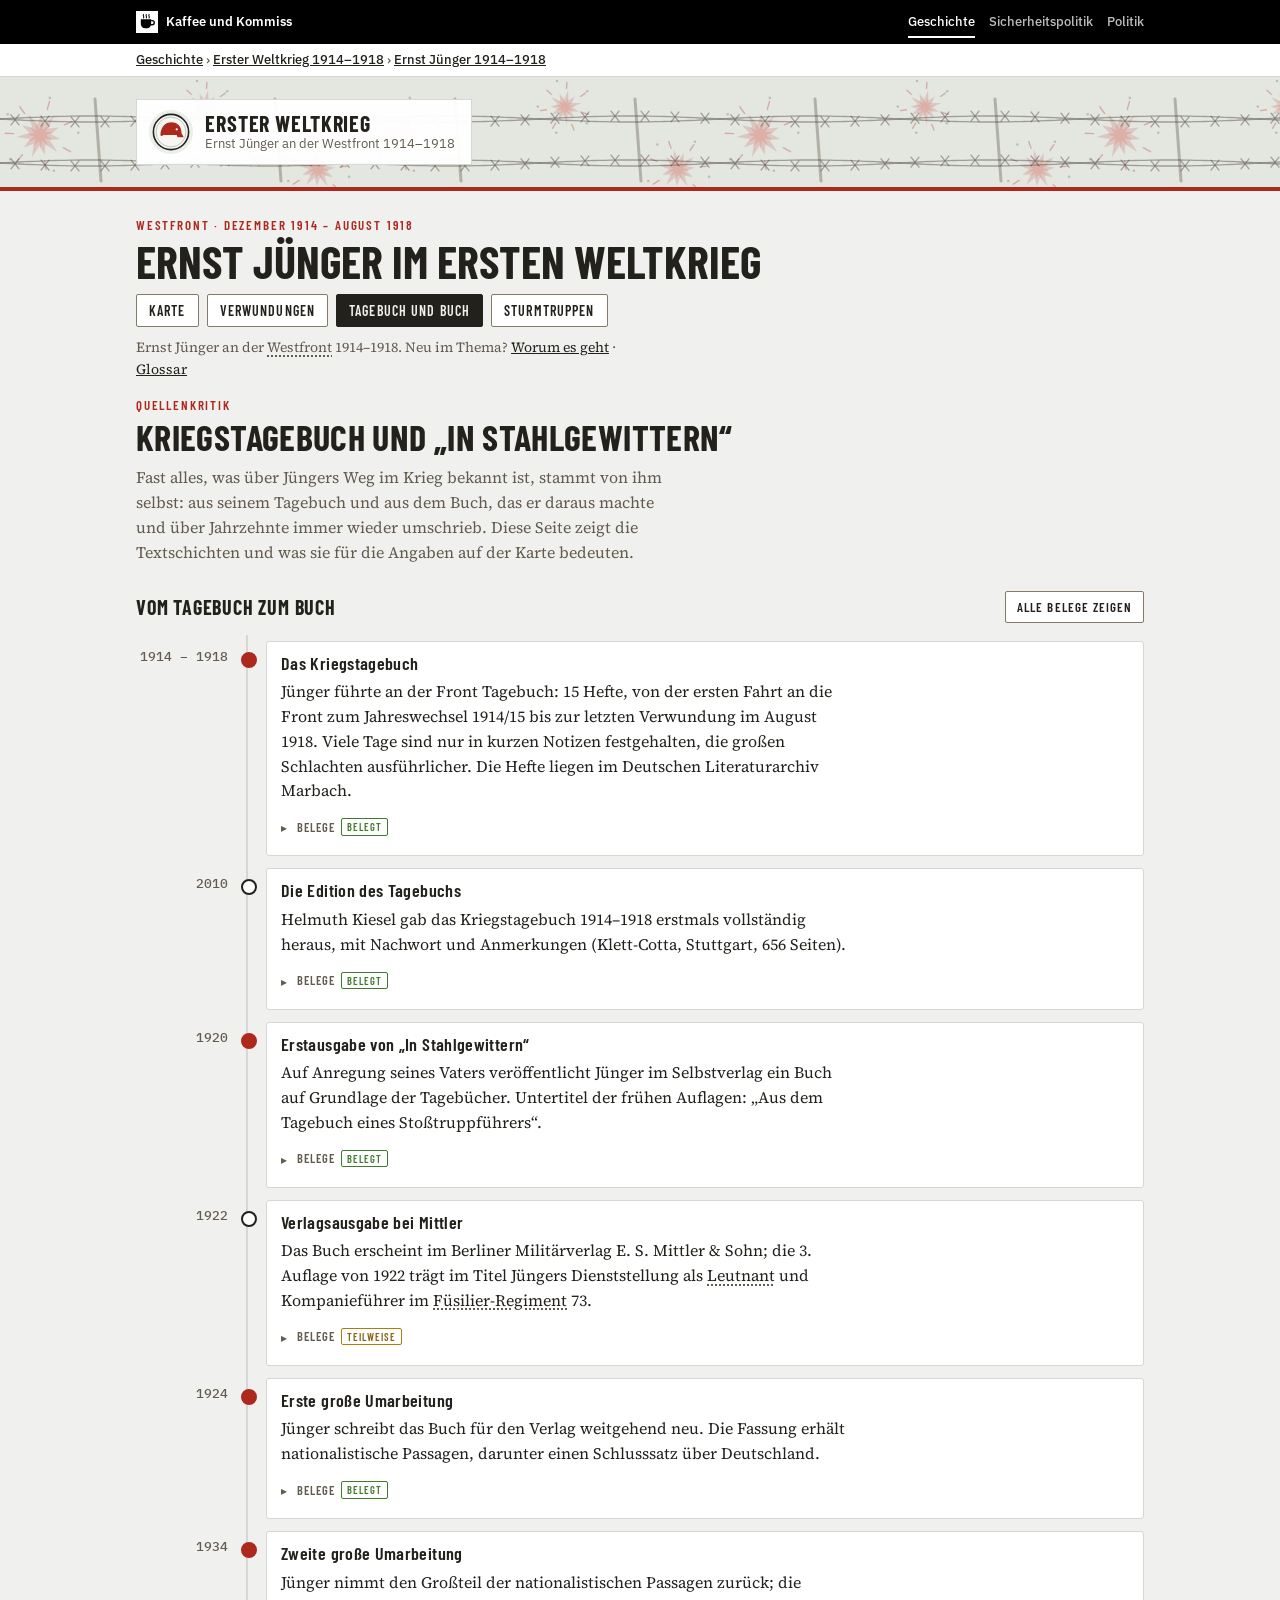
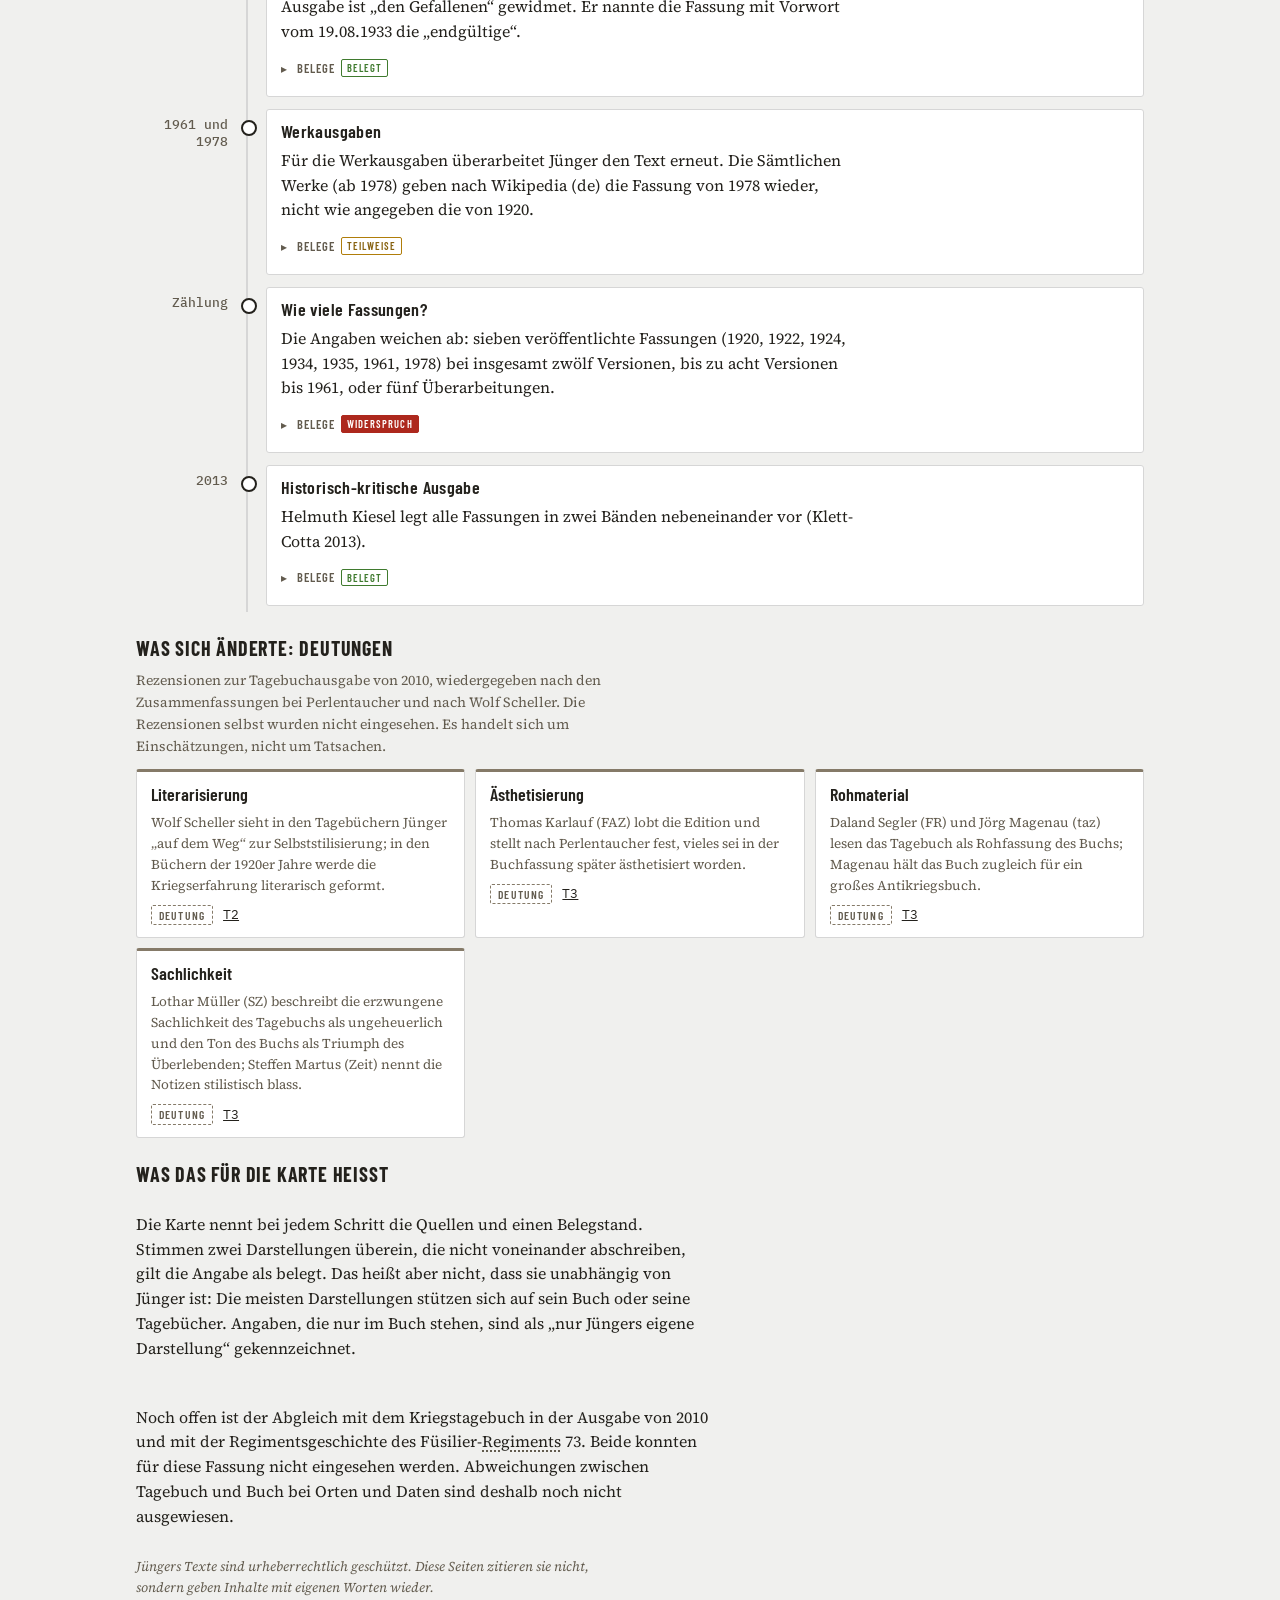
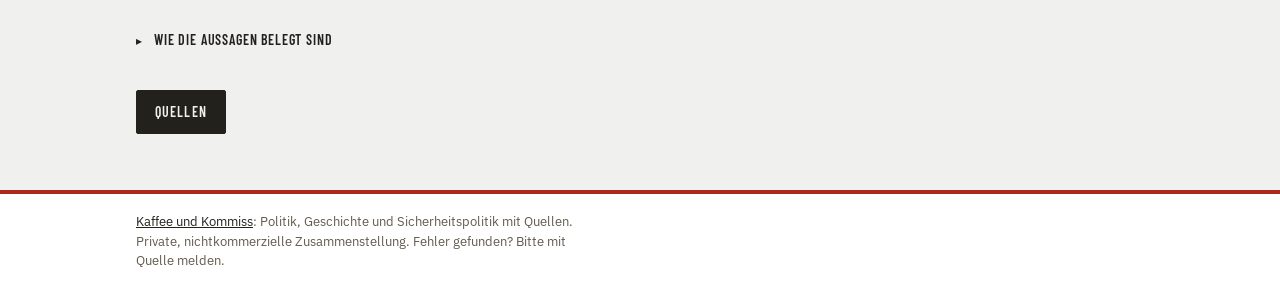
==== commit 331b7cc2: "Informationshierarchie: Einstieg, Hauptinformation, Vertiefung Belegstatus-Legende ans Seitenende ve" ====
--- a/fassungen.html
+++ b/fassungen.html
@@ -184,17 +184,6 @@
     </div>
     <p class="lede">Fast alles, was über Jüngers Weg im Krieg bekannt ist, stammt von ihm selbst: aus seinem Tagebuch und aus dem Buch, das er daraus machte und über Jahrzehnte immer wieder umschrieb. Diese Seite zeigt die Textschichten und was sie für die Angaben auf der Karte bedeuten.</p>
   </header>
-  <section class="sect" aria-labelledby="stH">
-    <h2 id="stH">Belegstatus</h2>
-    <ul class="status">
-      <li><span class="b ok">belegt</span>zwei Darstellungen, die nicht voneinander abschreiben</li>
-      <li><span class="b part">teilweise</span>zwei Quellen, aber voneinander abhängig oder nur in Teilen übereinstimmend</li>
-      <li><span class="b one">eine Quelle</span>nicht ausreichend belegt</li>
-      <li><span class="b wid">Widerspruch</span>Quellen widersprechen sich</li>
-      <li><span class="b self">nur Jünger</span>nur Jüngers eigene Darstellung</li>
-    </ul>
-    <p class="note">Fast alle Darstellungen gehen letztlich auf Jüngers eigene Aufzeichnungen zurück. „Belegt“ heißt hier: Zwei Darstellungen stimmen überein; amtliche Akten wurden nicht eingesehen.</p>
-  </section>
   <section class="sect" aria-labelledby="tlH">
     <h2 id="tlH">Vom Tagebuch zum Buch</h2>
     <ol class="tl">
@@ -310,6 +299,17 @@
     <p>Noch offen ist der Abgleich mit dem Kriegstagebuch in der Ausgabe von 2010 und mit der Regimentsgeschichte des Füsilier-Regiments 73. Beide konnten für diese Fassung nicht eingesehen werden. Abweichungen zwischen Tagebuch und Buch bei Orten und Daten sind deshalb noch nicht ausgewiesen.</p>
     <p class="note">Jüngers Texte sind urheberrechtlich geschützt. Diese Seiten zitieren sie nicht, sondern geben Inhalte mit eigenen Worten wieder.</p>
   </section>
+  <section class="sect" aria-labelledby="stH">
+    <h2 id="stH">Belegstatus</h2>
+    <ul class="status">
+      <li><span class="b ok">belegt</span>zwei Darstellungen, die nicht voneinander abschreiben</li>
+      <li><span class="b part">teilweise</span>zwei Quellen, aber voneinander abhängig oder nur in Teilen übereinstimmend</li>
+      <li><span class="b one">eine Quelle</span>nicht ausreichend belegt</li>
+      <li><span class="b wid">Widerspruch</span>Quellen widersprechen sich</li>
+      <li><span class="b self">nur Jünger</span>nur Jüngers eigene Darstellung</li>
+    </ul>
+    <p class="note">Fast alle Darstellungen gehen letztlich auf Jüngers eigene Aufzeichnungen zurück. „Belegt“ heißt hier: Zwei Darstellungen stimmen überein; amtliche Akten wurden nicht eingesehen.</p>
+  </section>
   <p class="qnav"><a class="qbtn" href="quellen-fassungen.html">Quellen</a></p>
 </main>
 <script src="site.js" defer></script>
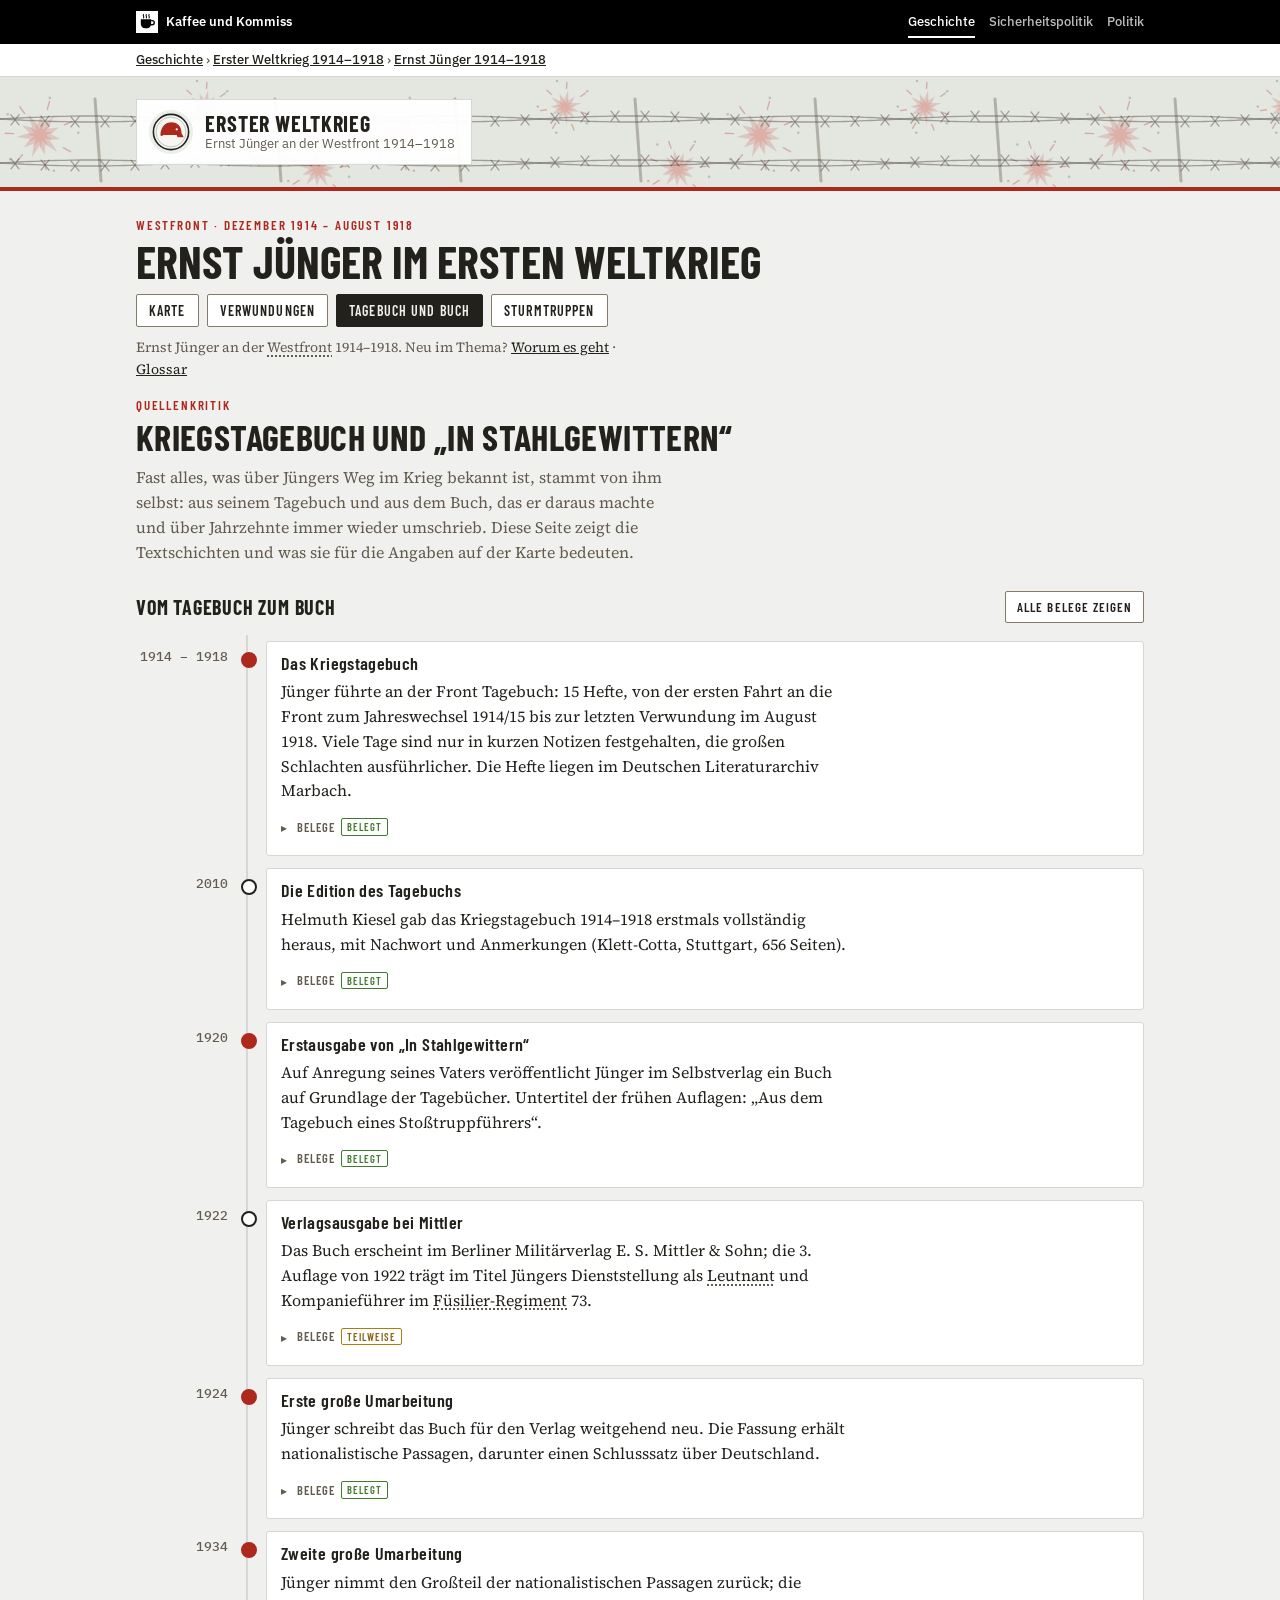
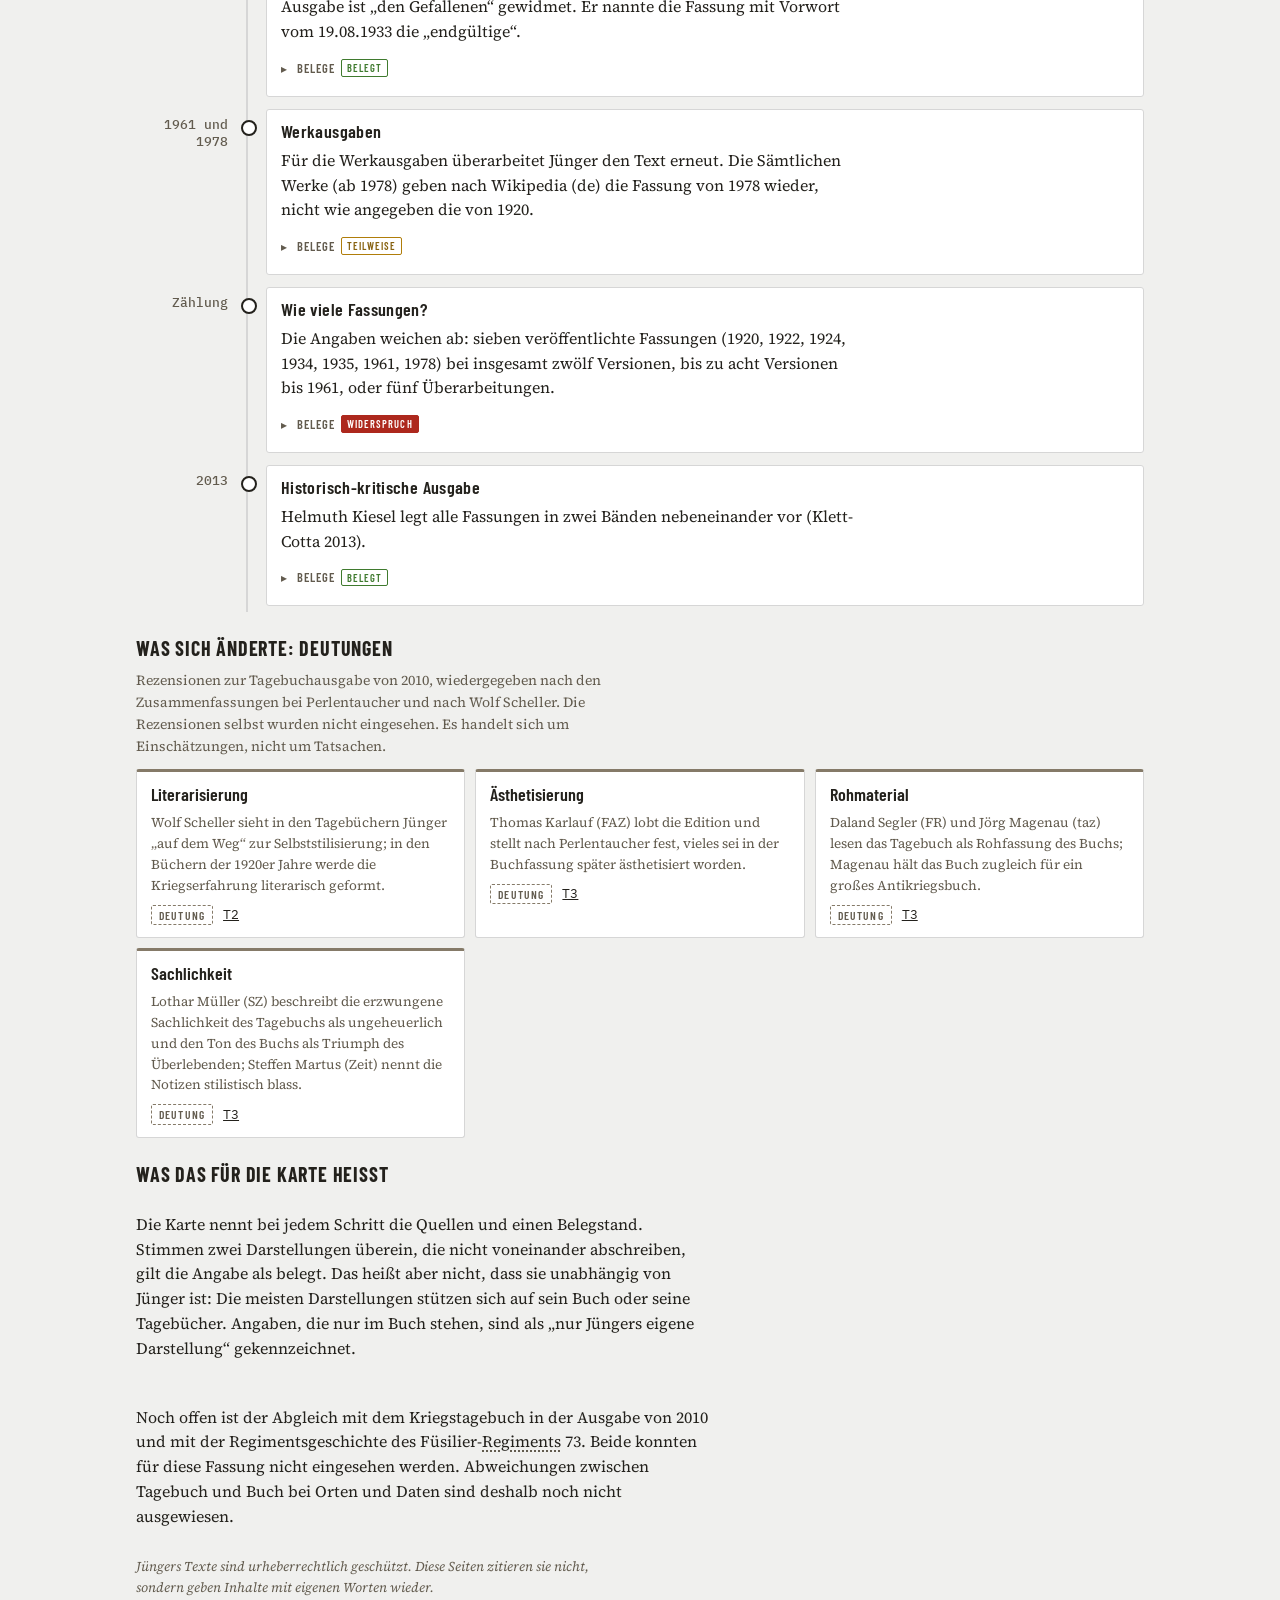
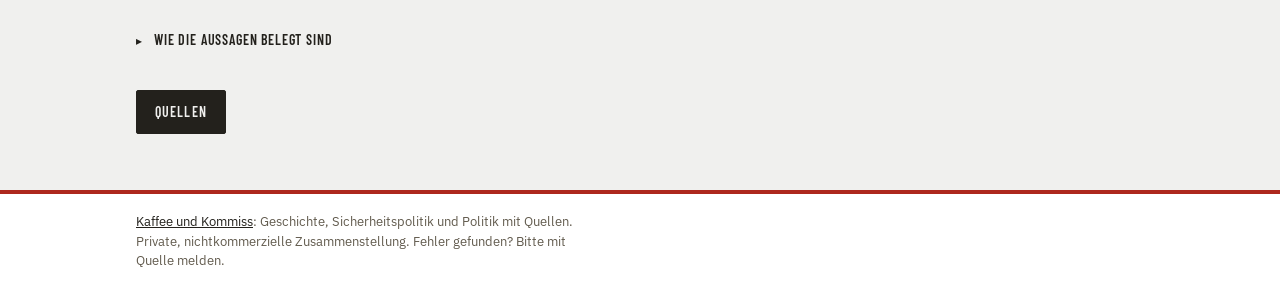
==== commit f029149c: "Fußzeile/Untertitel: Reihenfolge Geschichte, Sicherheitspolitik, Politik wie Kopfleiste Co-Authored-" ====
--- a/fassungen.html
+++ b/fassungen.html
@@ -314,7 +314,7 @@
 </main>
 <script src="site.js" defer></script>
 <footer class="kk-fuss"><div class="kk-in">
-  <p><a href="https://kaffeeundkommiss.github.io/">Kaffee und Kommiss</a>: Politik, Geschichte und Sicherheitspolitik mit Quellen. Private, nichtkommerzielle Zusammenstellung. Fehler gefunden? Bitte mit Quelle melden.</p>
+  <p><a href="https://kaffeeundkommiss.github.io/">Kaffee und Kommiss</a>: Geschichte, Sicherheitspolitik und Politik mit Quellen. Private, nichtkommerzielle Zusammenstellung. Fehler gefunden? Bitte mit Quelle melden.</p>
 </div></footer>
 </body>
 </html>
--- a/site.css
+++ b/site.css
@@ -71,3 +71,10 @@
 
 /* Kopfband der Jünger-Seite: Stacheldraht und Explosionen statt Gitter */
 .kk-kopf { --kk-muster: url("stacheldraht.svg") }
+
+/* Handy: gekürzter Kasten „Worum geht es?“ (site.js), Rest per „Weiterlesen“ */
+.intro.kurz > .mehr ~ * { display: none }
+.intro .mehr { justify-self: start; display: inline-flex; align-items: center; gap: 6px; min-height: 36px; padding: 4px 0; border: 0; background: none; color: var(--ink); font: inherit; font-weight: 600; text-transform: none; letter-spacing: normal; text-decoration: underline; text-underline-offset: 3px; cursor: pointer }
+.intro .mehr::after { content: "▾"; text-decoration: none; font-size: .85em }
+.intro .mehr:focus-visible { outline: 2px solid var(--red); outline-offset: 2px }
+.intro > p[tabindex="-1"]:focus { outline: none }
--- a/basis.css
+++ b/basis.css
@@ -45,6 +45,13 @@
 .kk-schild{display:inline-flex;align-items:center;gap:12px;background:var(--kk-schild);padding:10px 16px 10px 12px;border:1px solid var(--kk-linie);color:var(--kk-tinte);text-decoration:none}
 .kk-name{font:700 22px/1.05 var(--kk-titel);text-transform:uppercase;letter-spacing:.04em}
 .kk-unter{font:400 13px/1.35 var(--kk-text);color:var(--kk-grau)}
+/* Handy: Kopfband flacher, damit Hauptinhalt früher sichtbar ist (Arbeitspaket 3, 22.11.2026).
+   Gilt für beide Kopfbauarten (.kk-kopf und header.top). :root:root hebt die Spezifität über die
+   seiteneigenen Regeln in style.css/bereich.css, die nach basis.css geladen werden. Desktop unverändert. */
+@media (max-width:640px){
+  :root:root .kk-kopf .kk-in,:root:root .kk-kopf .wrap,:root:root header.top>.wrap{padding-top:12px;padding-bottom:12px;row-gap:8px}
+  :root:root .kk-schild,:root:root header.top .marke{padding:7px 12px 7px 10px}
+}
 
 /* Fuß */
 .kk-fuss{border-top:4px solid var(--kk-akzent);background:var(--kk-papier);color:var(--kk-grau);font:400 13px/1.5 var(--kk-text)}
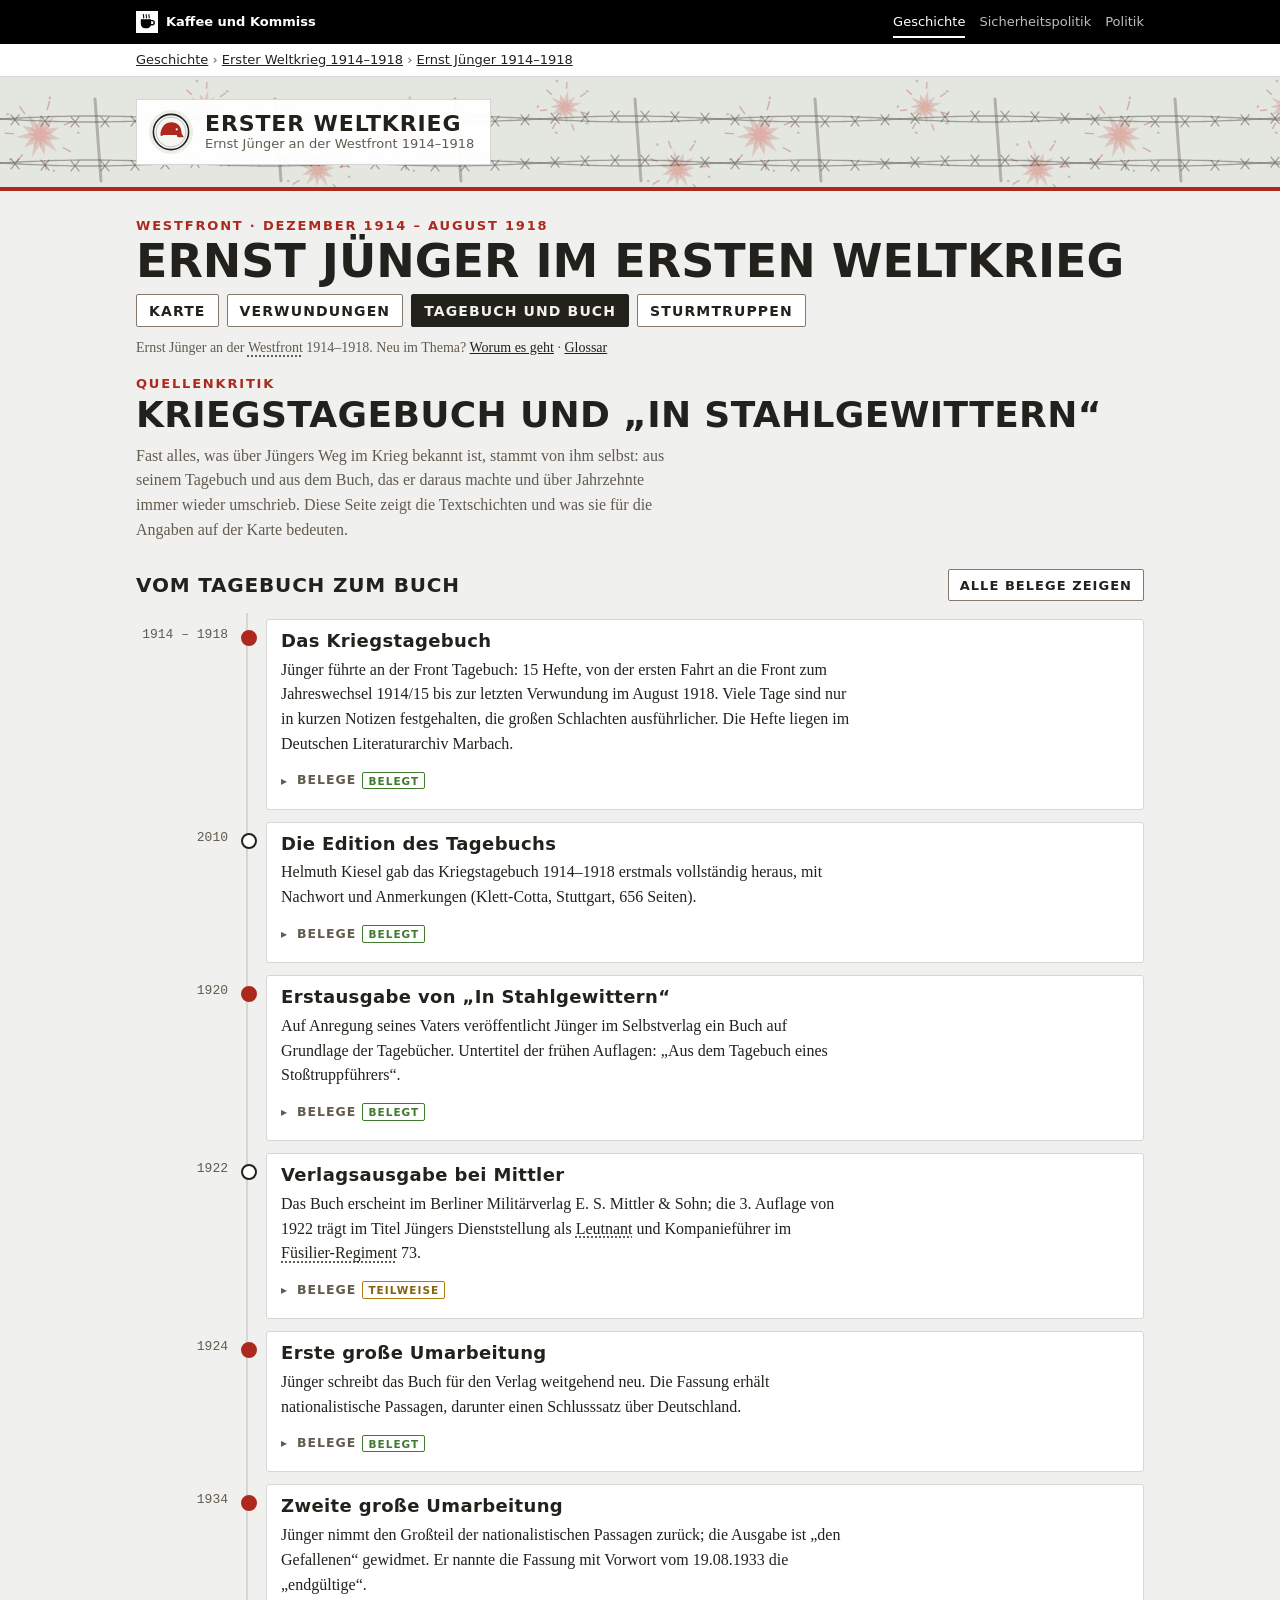
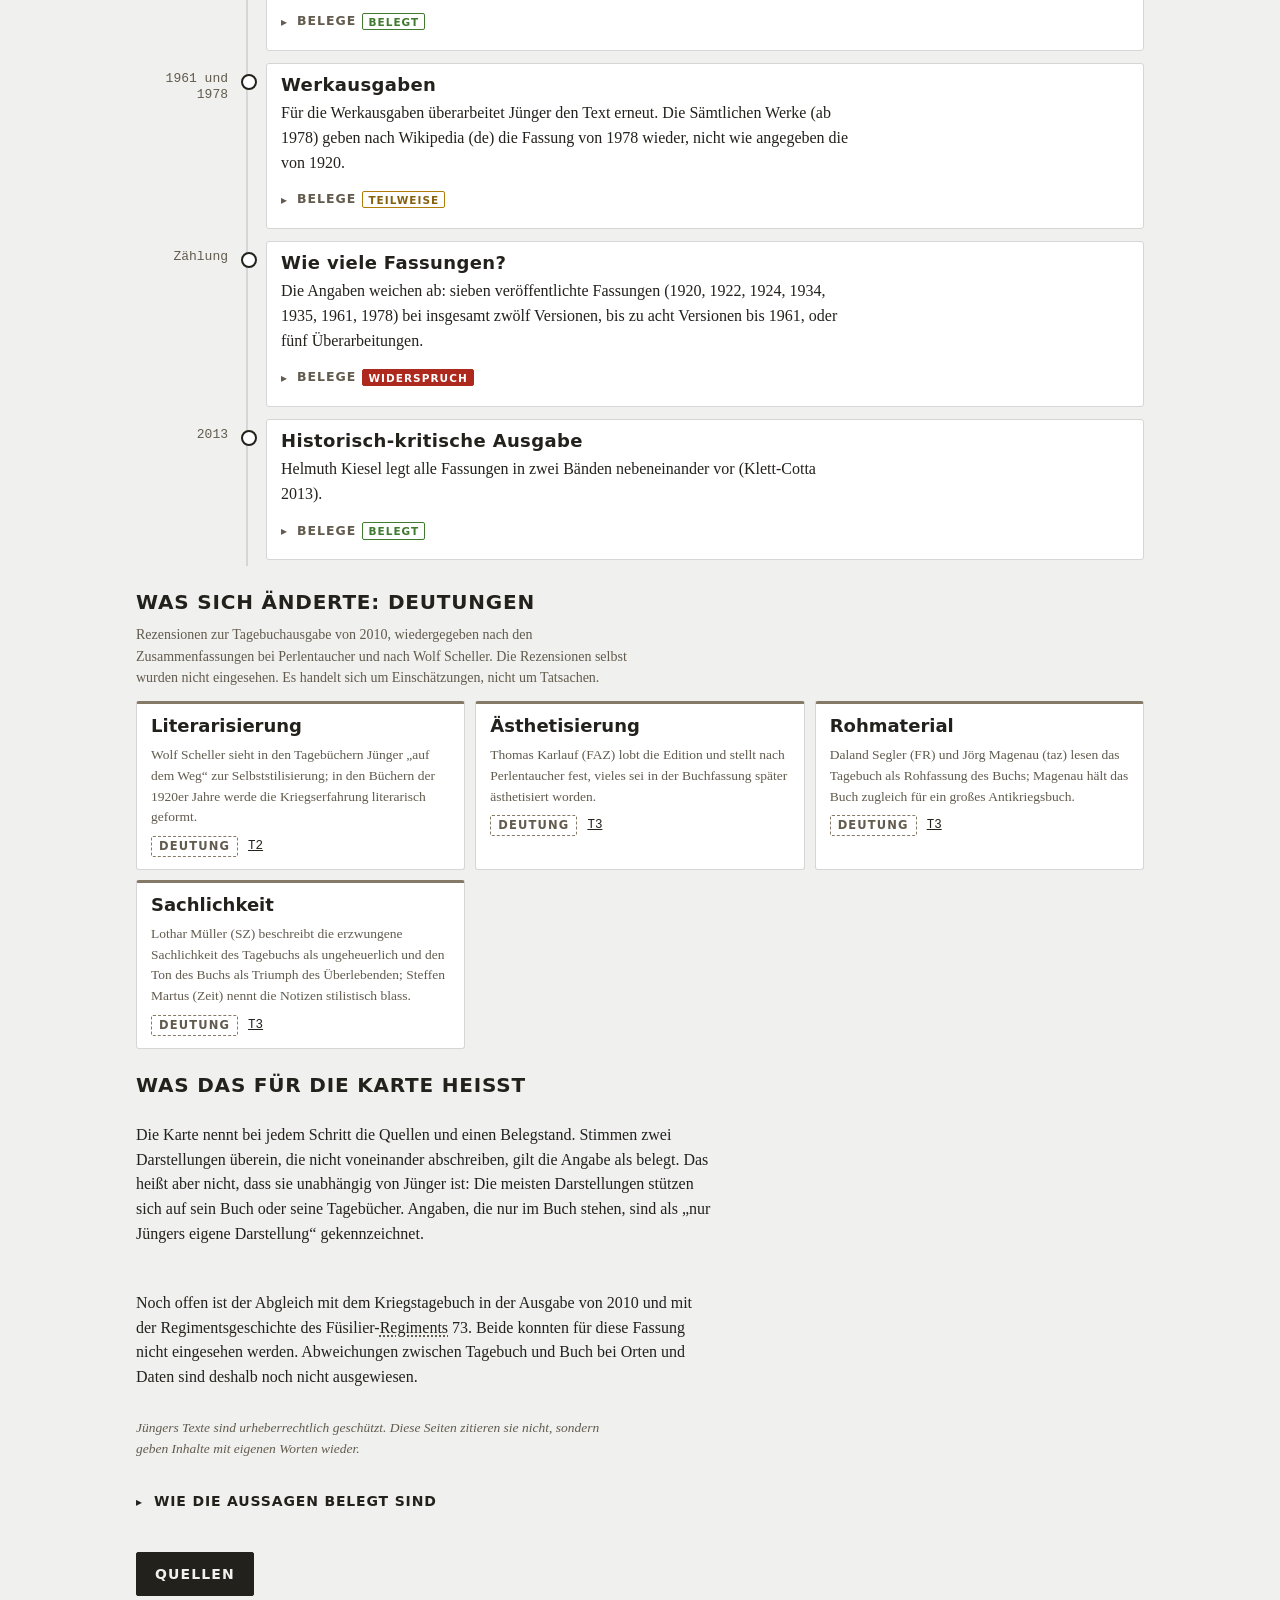
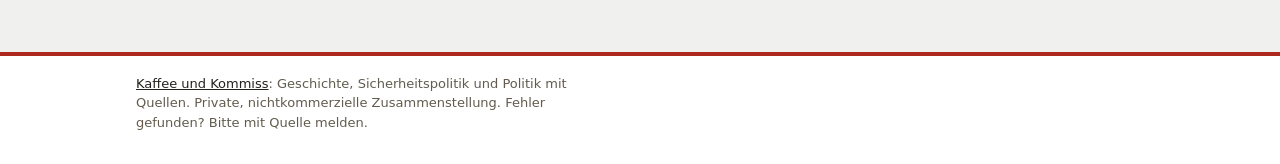
==== commit e0ff20ae: "Schriften von kaffeeundkommiss.github.io statt Google Fonts laden Google-Fonts-Links und preconnect " ====
--- a/fassungen.html
+++ b/fassungen.html
@@ -27,9 +27,7 @@
 <link rel="apple-touch-icon" sizes="180x180" href="icons/apple-touch-icon.png">
 <link rel="manifest" href="manifest.webmanifest">
 <link rel="stylesheet" href="site.css">
-<link rel="preconnect" href="https://fonts.googleapis.com">
-<link rel="preconnect" href="https://fonts.gstatic.com" crossorigin>
-<link rel="stylesheet" href="https://fonts.googleapis.com/css2?family=Barlow+Condensed:wght@500;600;700&family=Source+Serif+4:opsz,wght@8..60,400;8..60,600&family=IBM+Plex+Sans:wght@400;500;600;700&family=IBM+Plex+Mono:wght@400;500;600&display=swap">
+<link rel="stylesheet" href="https://kaffeeundkommiss.github.io/schriften/schriften.css">
 <link rel="stylesheet" href="basis.css">
 <style>
 /* Layout: Kopf wie auf den anderen Seiten, darunter Zahlen, Zeitleiste, Deutungen, Quellen */
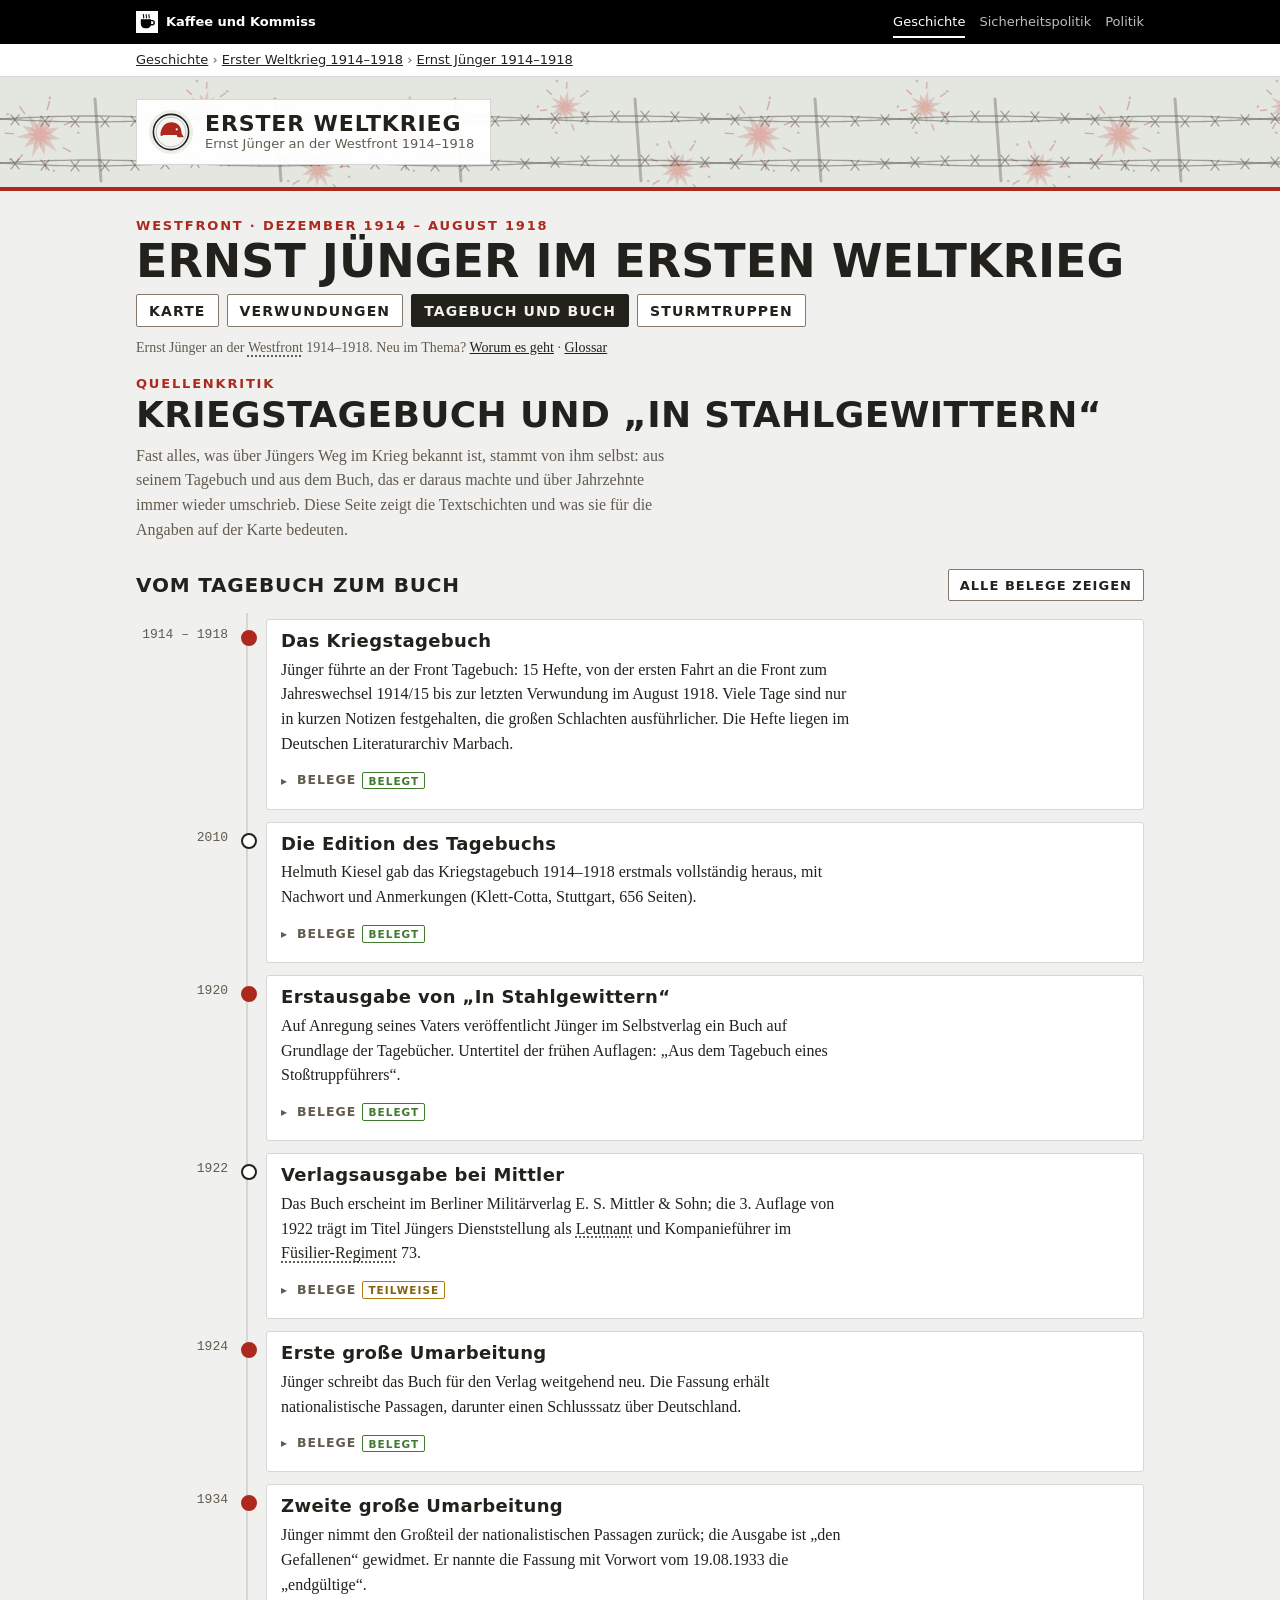
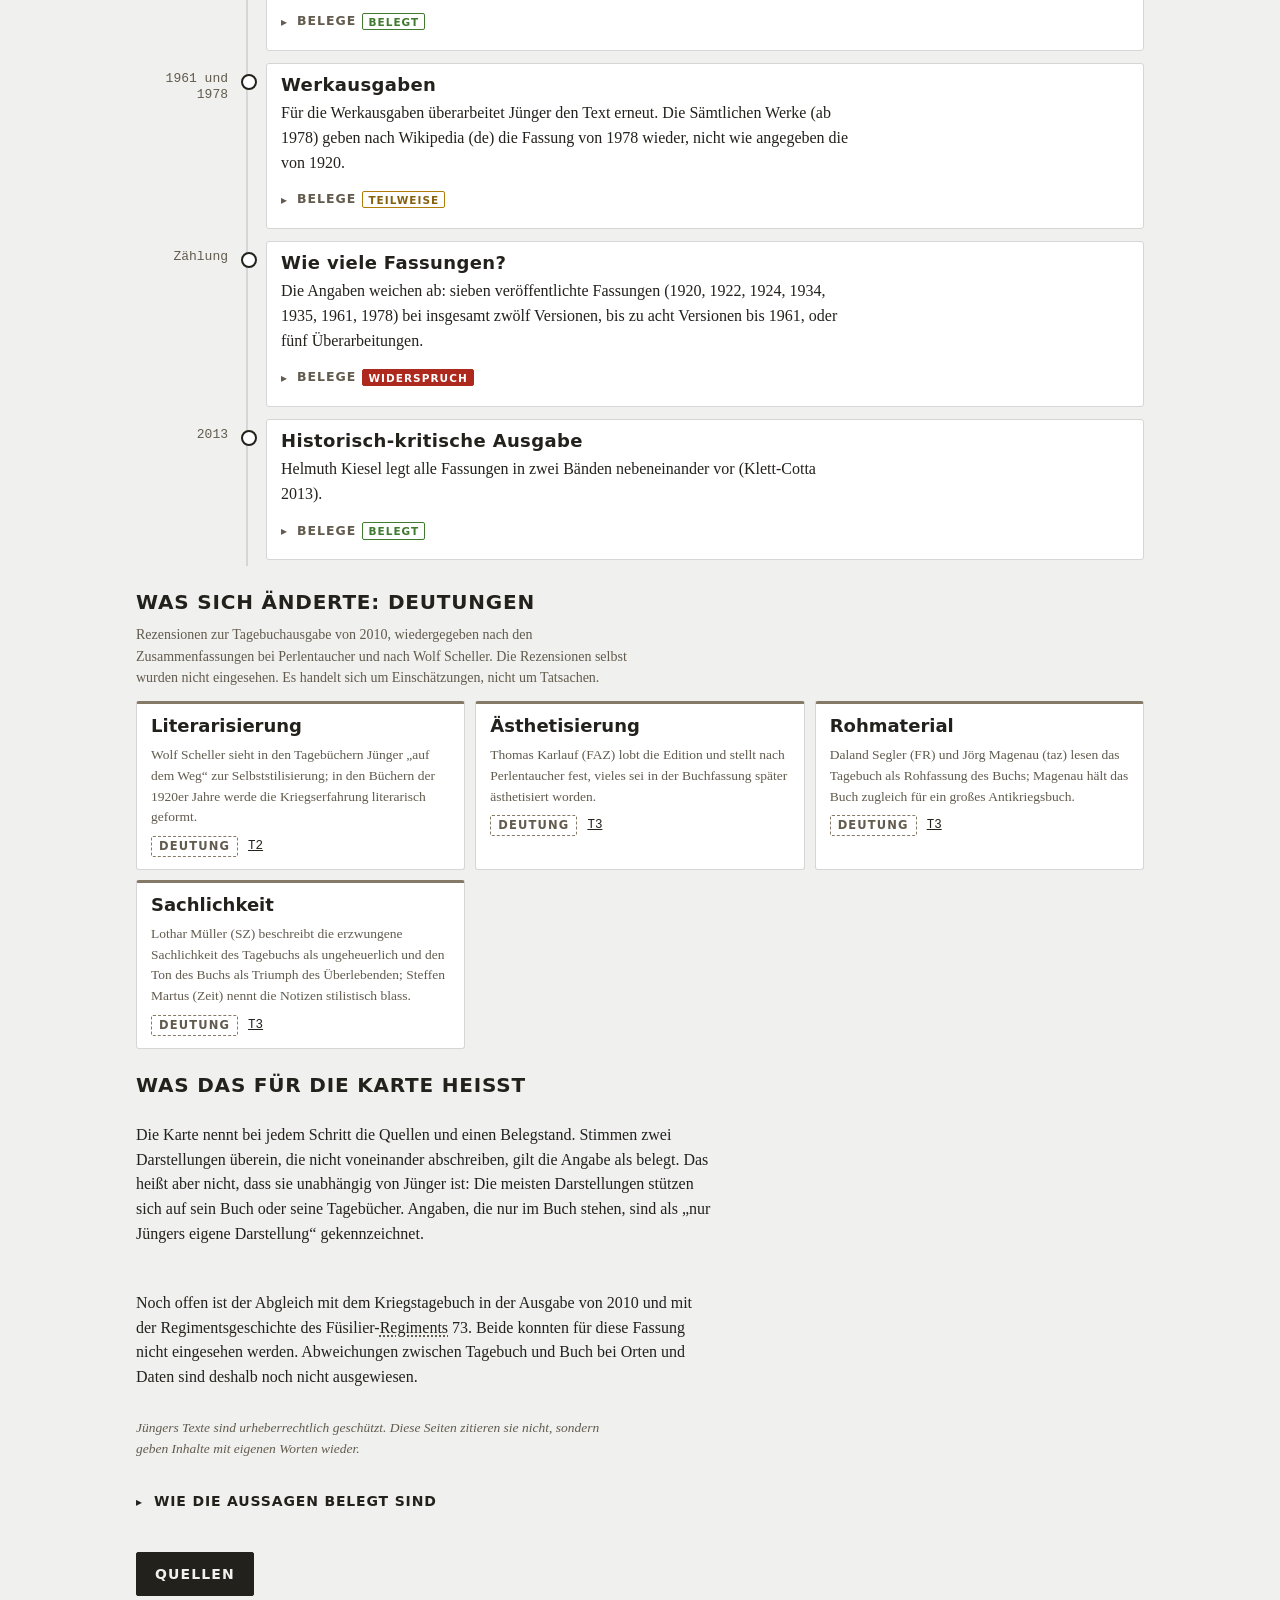
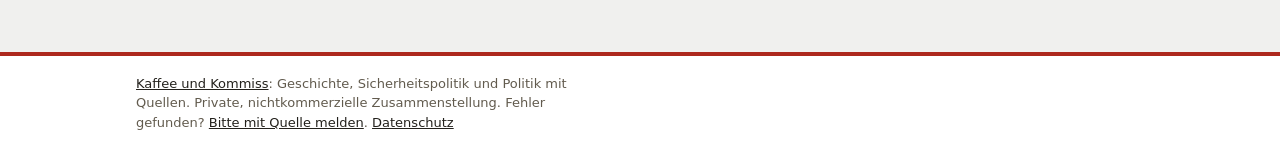
==== commit 9aa61f08: "Fußzeile: Meldeweg und Datenschutz verlinken „Bitte mit Quelle melden“ verweist auf https://kaffeeun" ====
--- a/fassungen.html
+++ b/fassungen.html
@@ -312,7 +312,7 @@
 </main>
 <script src="site.js" defer></script>
 <footer class="kk-fuss"><div class="kk-in">
-  <p><a href="https://kaffeeundkommiss.github.io/">Kaffee und Kommiss</a>: Geschichte, Sicherheitspolitik und Politik mit Quellen. Private, nichtkommerzielle Zusammenstellung. Fehler gefunden? Bitte mit Quelle melden.</p>
+  <p><a href="https://kaffeeundkommiss.github.io/">Kaffee und Kommiss</a>: Geschichte, Sicherheitspolitik und Politik mit Quellen. Private, nichtkommerzielle Zusammenstellung. Fehler gefunden? <a href="https://kaffeeundkommiss.github.io/kontakt/">Bitte mit Quelle melden</a>. <a href="https://kaffeeundkommiss.github.io/kontakt/#datenschutz">Datenschutz</a></p>
 </div></footer>
 </body>
 </html>
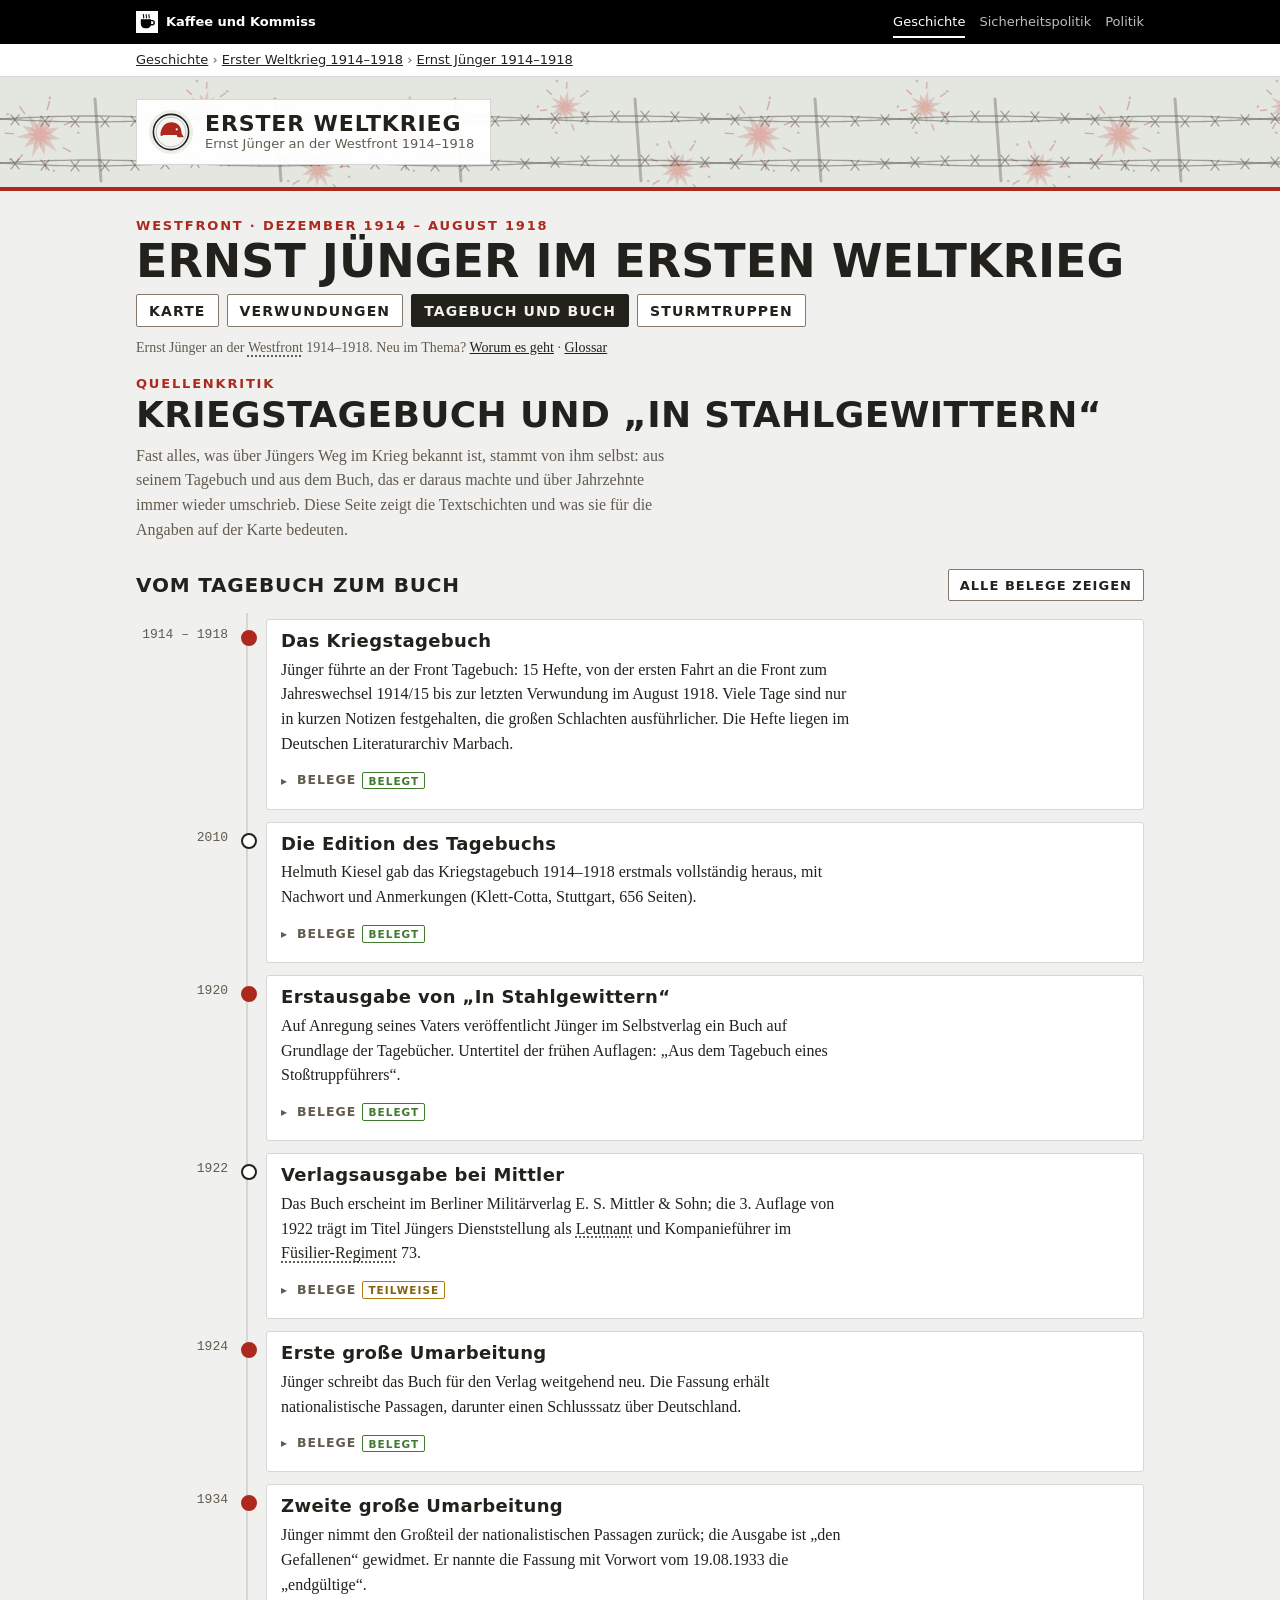
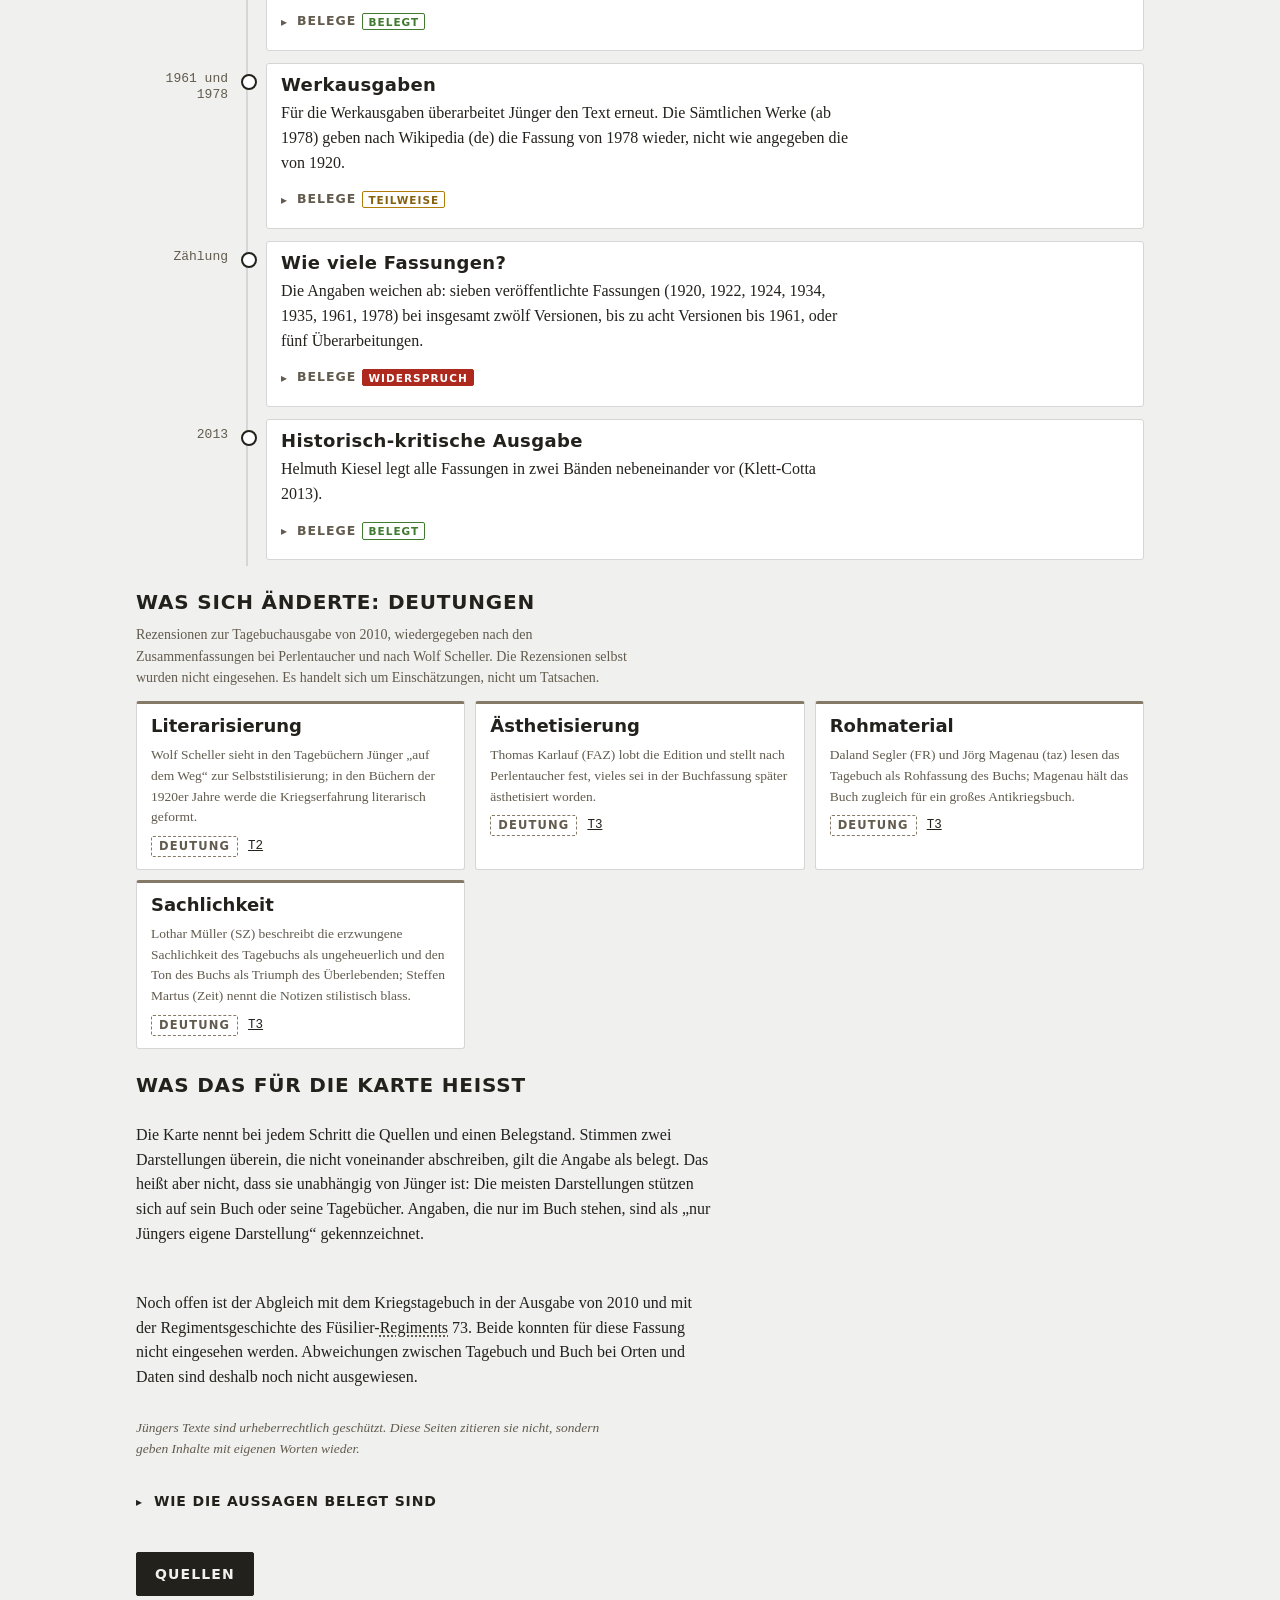
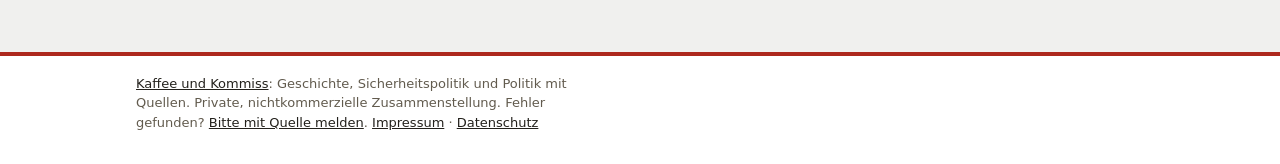
==== commit ff048c36: "Fußzeile: Link Impressum ergänzen Co-Authored-By: Claude Opus 5.5 <noreply@anthropic.com> Claude-Ses" ====
--- a/fassungen.html
+++ b/fassungen.html
@@ -312,7 +312,7 @@
 </main>
 <script src="site.js" defer></script>
 <footer class="kk-fuss"><div class="kk-in">
-  <p><a href="https://kaffeeundkommiss.github.io/">Kaffee und Kommiss</a>: Geschichte, Sicherheitspolitik und Politik mit Quellen. Private, nichtkommerzielle Zusammenstellung. Fehler gefunden? <a href="https://kaffeeundkommiss.github.io/kontakt/">Bitte mit Quelle melden</a>. <a href="https://kaffeeundkommiss.github.io/kontakt/#datenschutz">Datenschutz</a></p>
+  <p><a href="https://kaffeeundkommiss.github.io/">Kaffee und Kommiss</a>: Geschichte, Sicherheitspolitik und Politik mit Quellen. Private, nichtkommerzielle Zusammenstellung. Fehler gefunden? <a href="https://kaffeeundkommiss.github.io/kontakt/">Bitte mit Quelle melden</a>. <a href="https://kaffeeundkommiss.github.io/kontakt/#impressum">Impressum</a> · <a href="https://kaffeeundkommiss.github.io/kontakt/#datenschutz">Datenschutz</a></p>
 </div></footer>
 </body>
 </html>
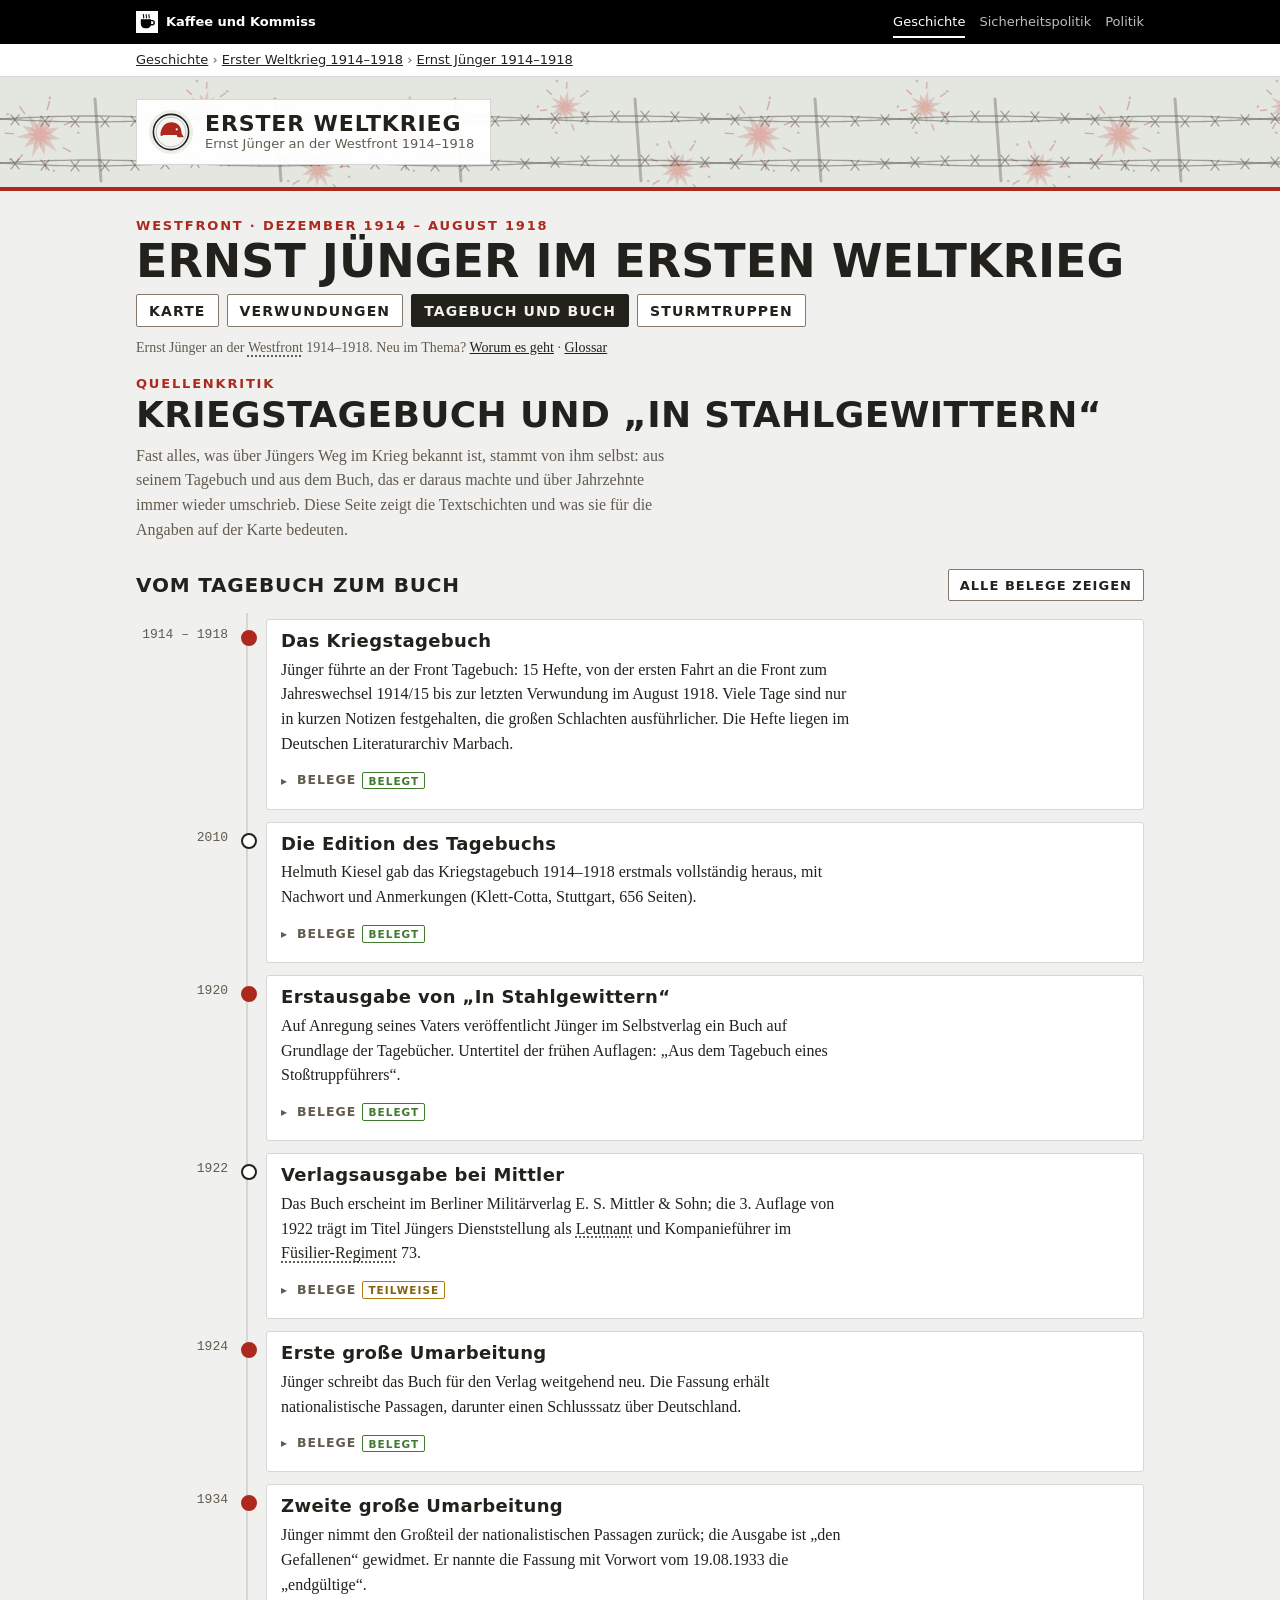
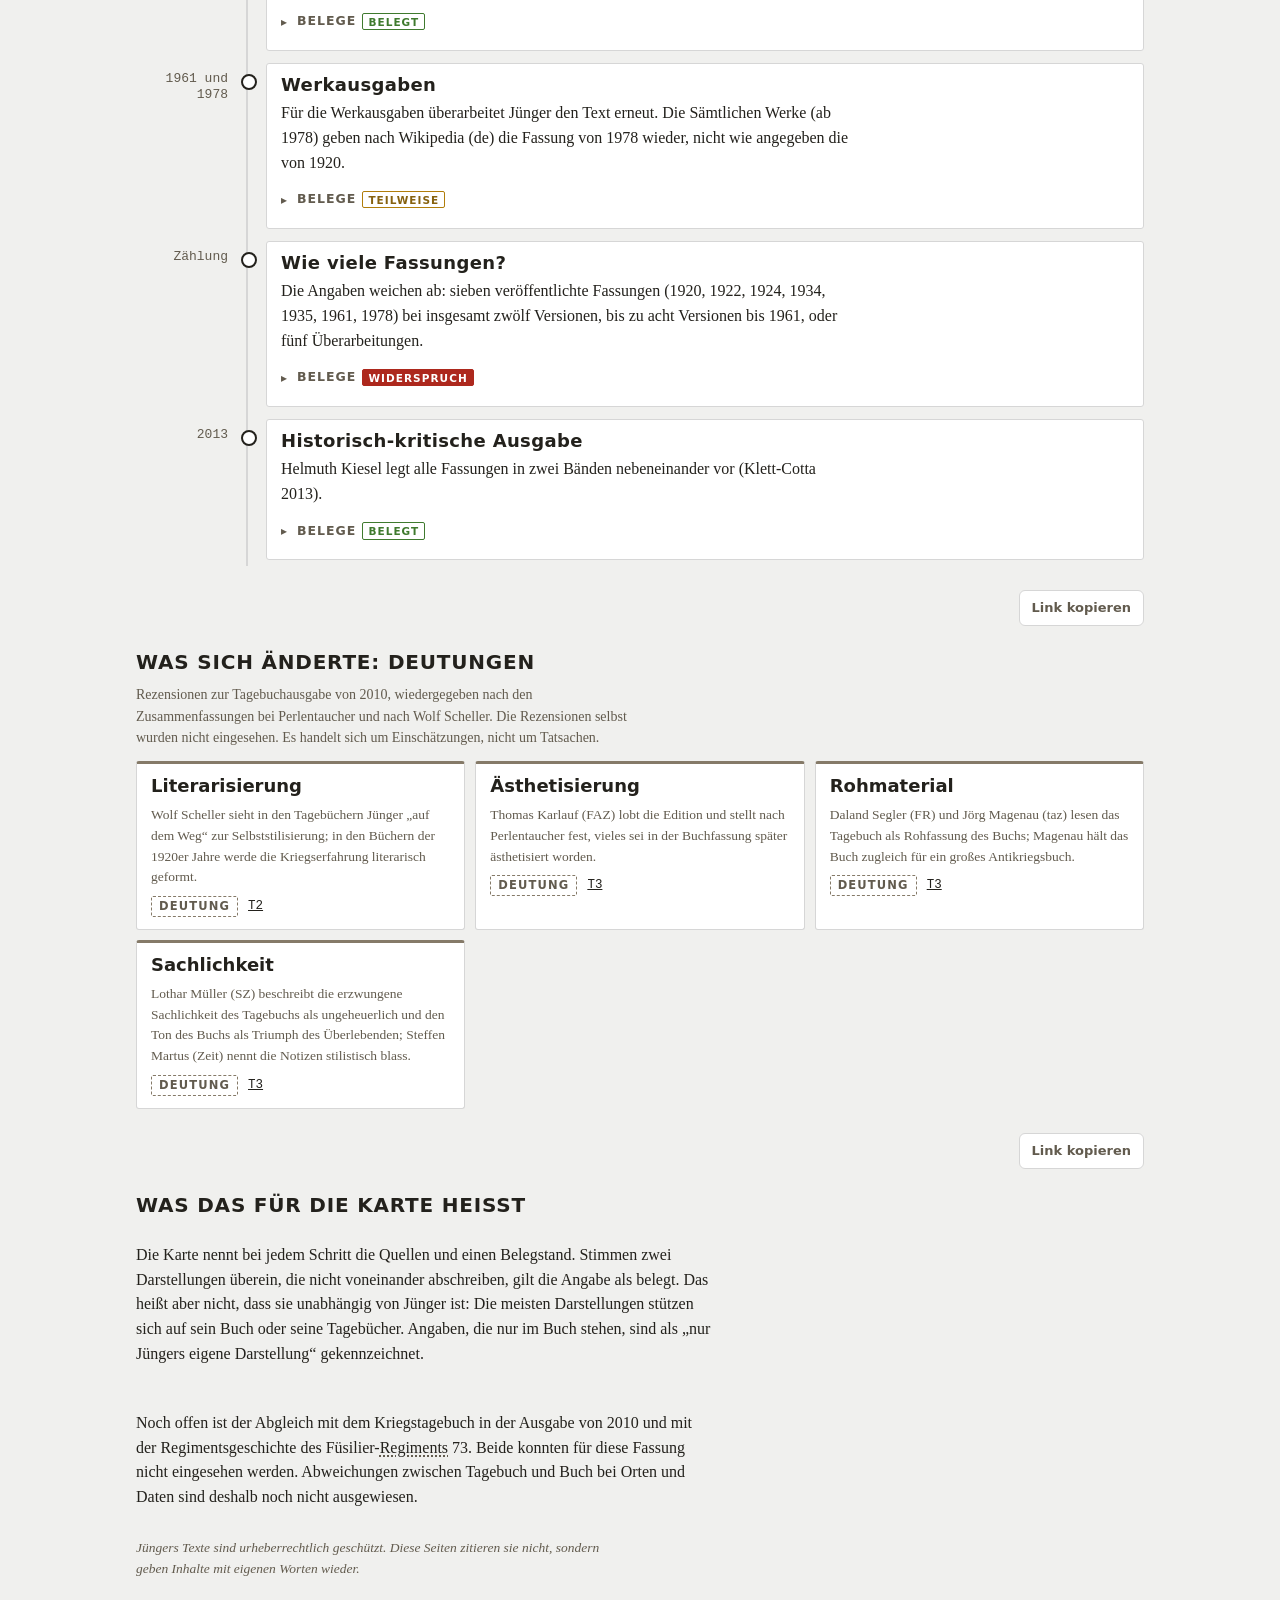
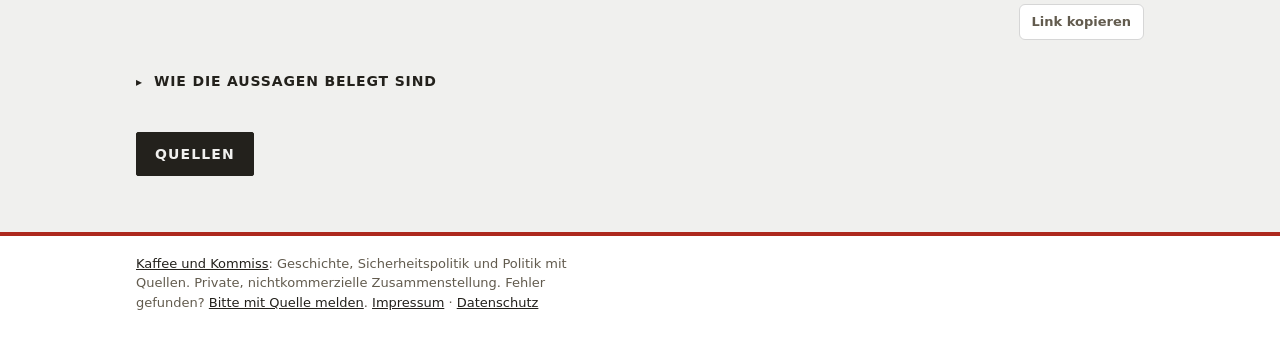
==== commit ee108b7b: "Link teilen: „Link kopieren“ je Abschnitt wie in den Parteimonitoren Neues Skript link-teilen.js set" ====
--- a/fassungen.html
+++ b/fassungen.html
@@ -314,5 +314,6 @@
 <footer class="kk-fuss"><div class="kk-in">
   <p><a href="https://kaffeeundkommiss.github.io/">Kaffee und Kommiss</a>: Geschichte, Sicherheitspolitik und Politik mit Quellen. Private, nichtkommerzielle Zusammenstellung. Fehler gefunden? <a href="https://kaffeeundkommiss.github.io/kontakt/">Bitte mit Quelle melden</a>. <a href="https://kaffeeundkommiss.github.io/kontakt/#impressum">Impressum</a> · <a href="https://kaffeeundkommiss.github.io/kontakt/#datenschutz">Datenschutz</a></p>
 </div></footer>
+<script src="link-teilen.js?v=1" defer></script>
 </body>
 </html>
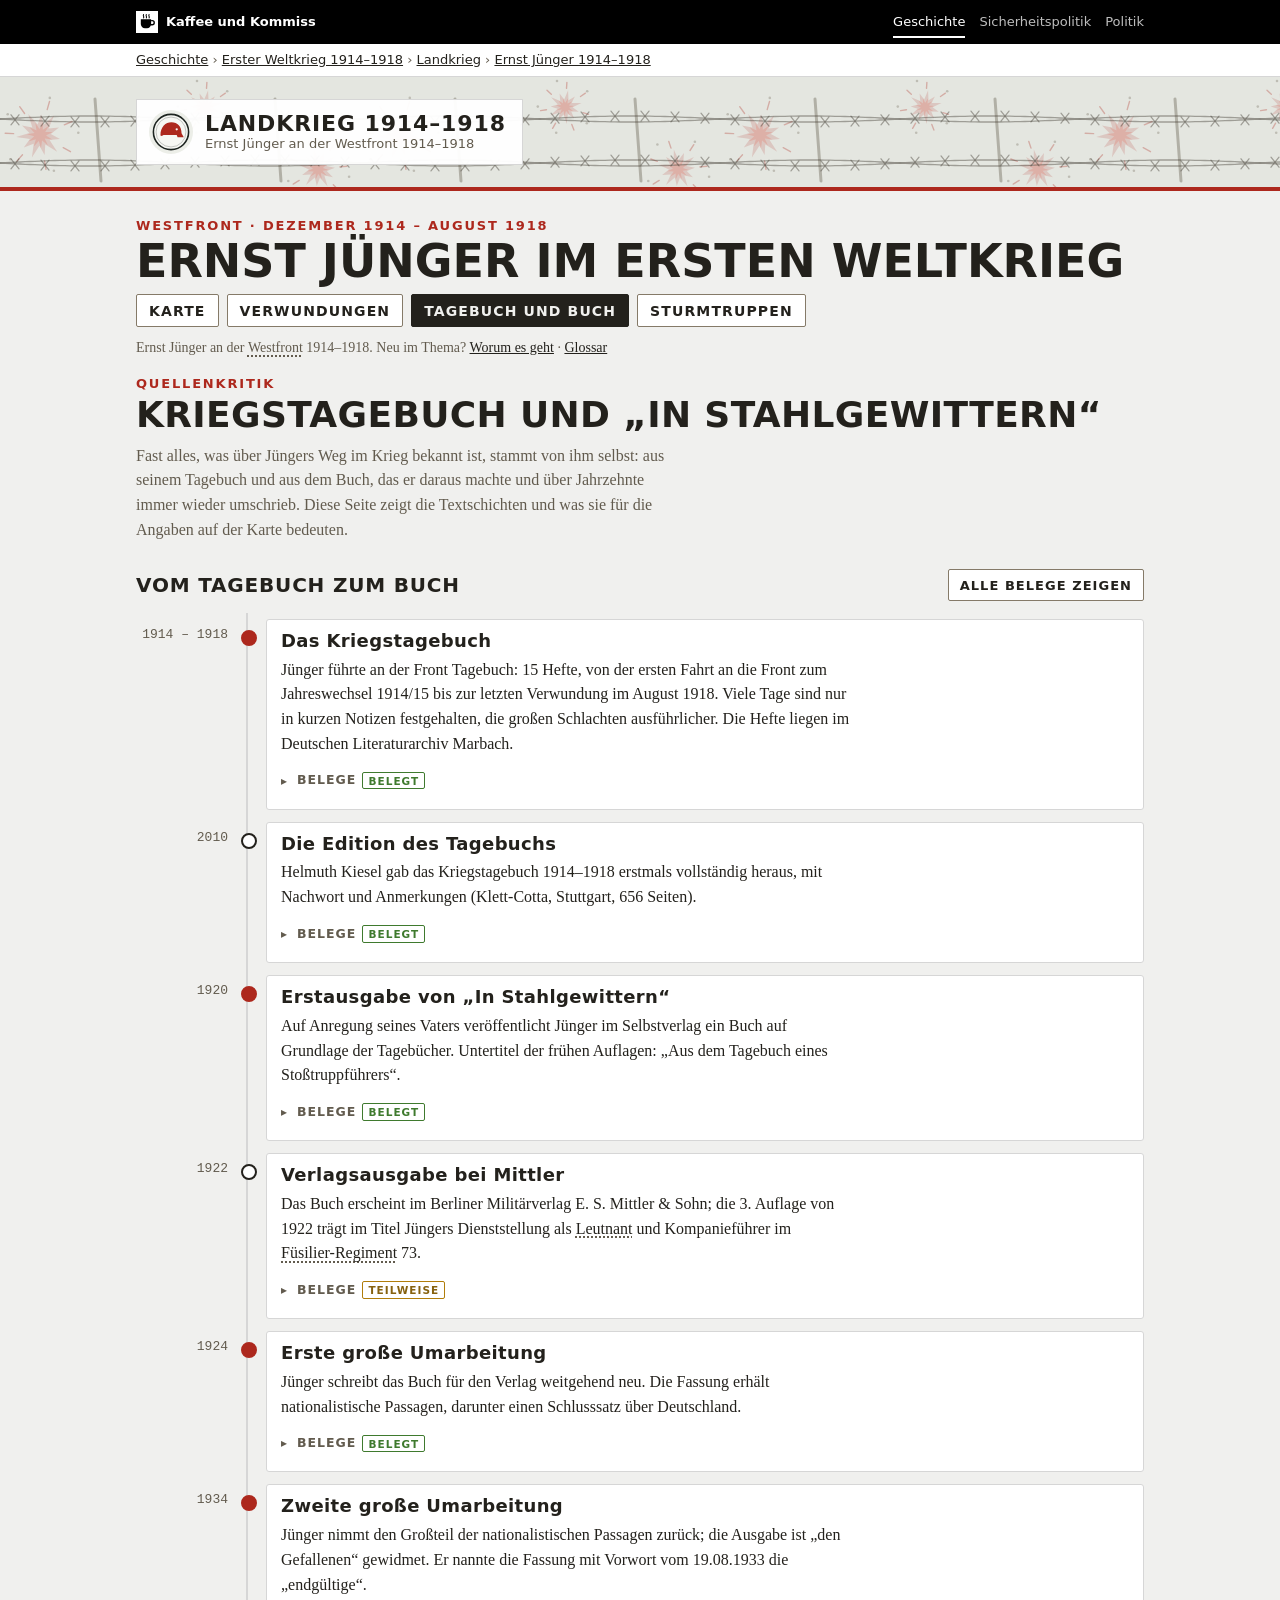
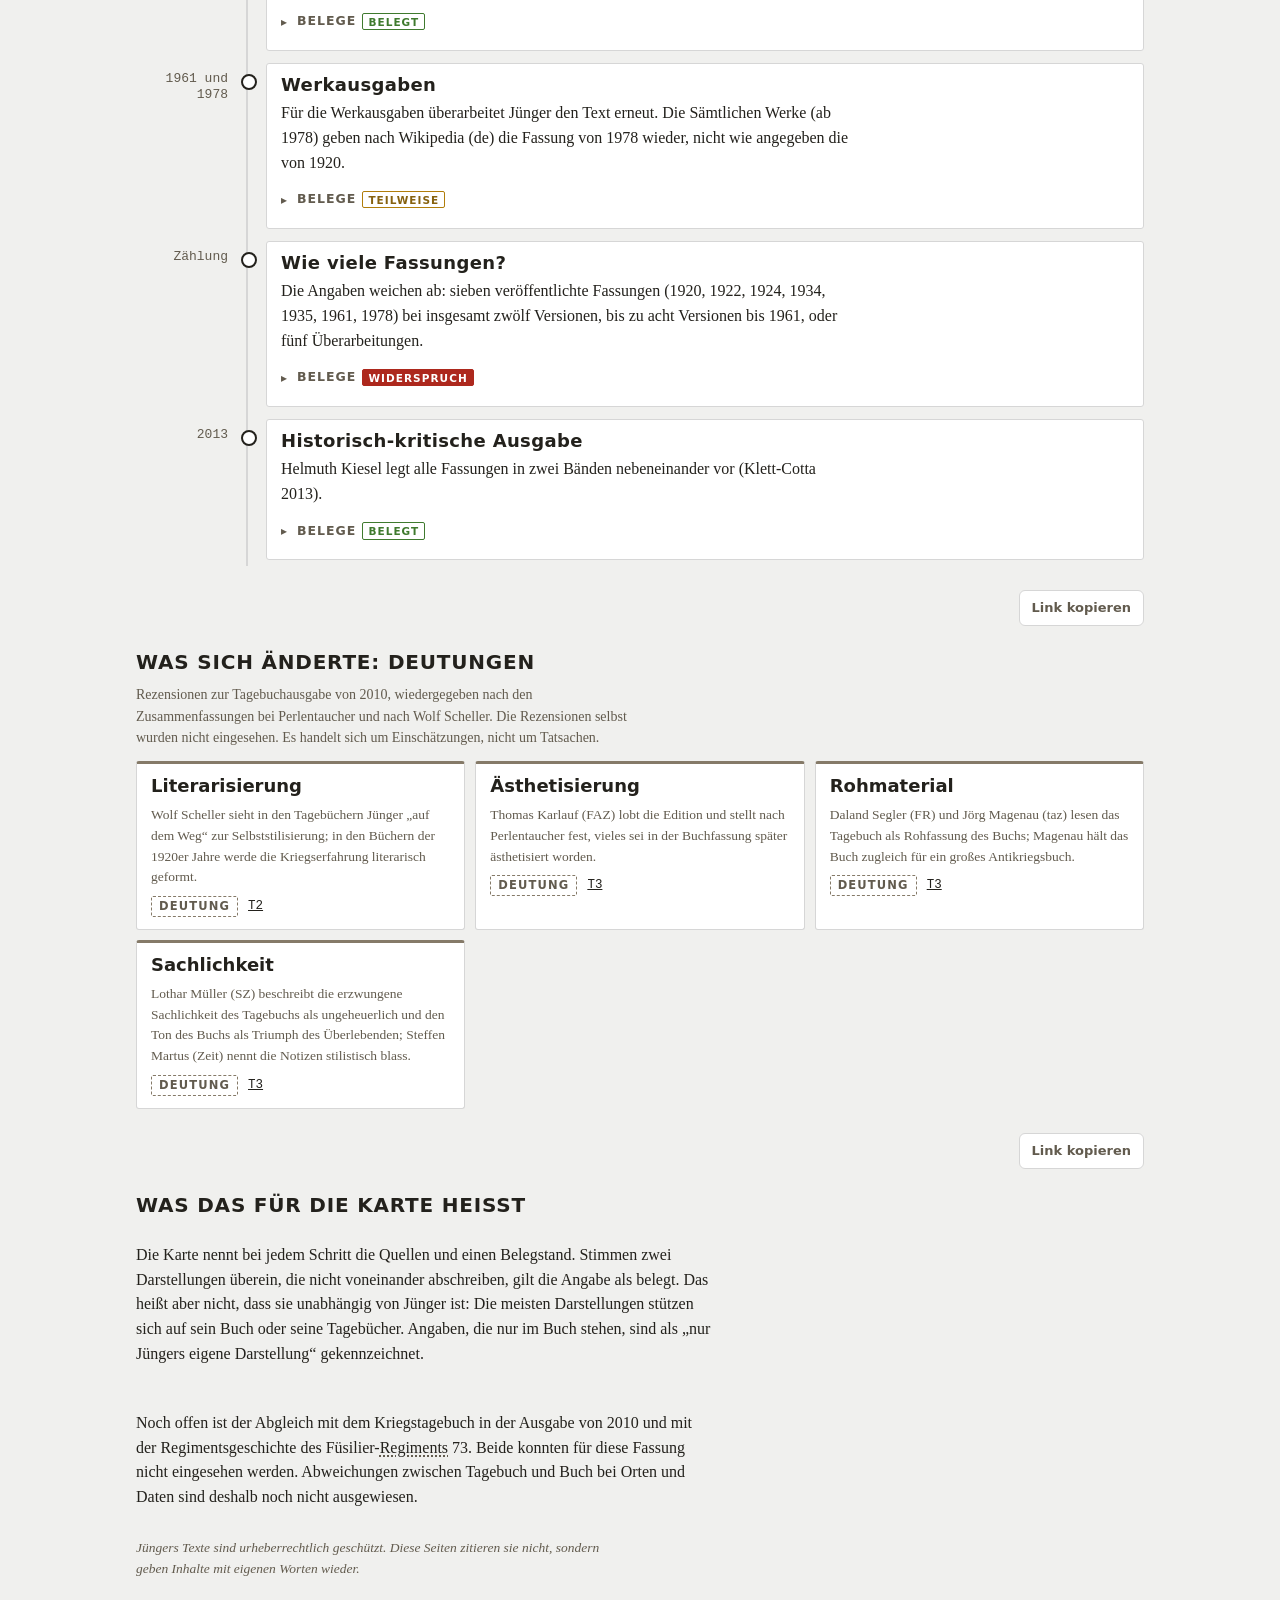
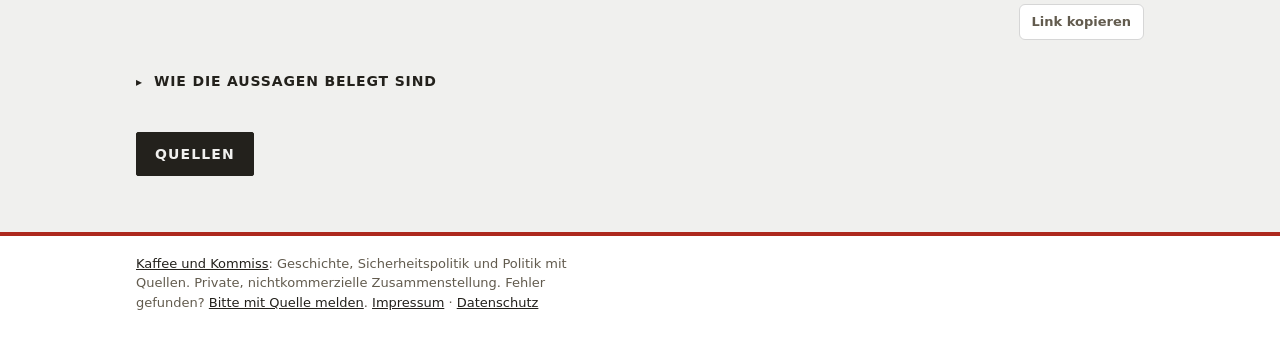
==== commit 055a062c: "Pfad und Schild: Jünger-Seiten unter Erster Weltkrieg › Landkrieg Co-Authored-By: Claude Opus 5.5 <n" ====
--- a/fassungen.html
+++ b/fassungen.html
@@ -158,9 +158,9 @@
   <a class="kk-haus" href="https://kaffeeundkommiss.github.io/"><img src="kk-tasse.svg" alt="" width="22" height="22"><span>Kaffee und Kommiss</span></a>
   <nav class="kk-bereiche" aria-label="Bereiche"><a href="https://kaffeeundkommiss.github.io/geschichte/" aria-current="true">Geschichte</a><a href="https://kaffeeundkommiss.github.io/sicherheitspolitik/"><span class="kk-lang">Sicherheitspolitik</span><span class="kk-kurz">Sicherheit</span></a><a href="https://kaffeeundkommiss.github.io/politik/">Politik</a></nav>
 </div></div>
-<nav class="kk-pfad" aria-label="Pfad"><div class="kk-in"><a href="https://kaffeeundkommiss.github.io/geschichte/">Geschichte</a> › <a href="https://kaffeeundkommiss.github.io/geschichte/erster-weltkrieg/">Erster Weltkrieg 1914–1918</a> › <a href="./">Ernst Jünger 1914–1918</a></div></nav>
+<nav class="kk-pfad" aria-label="Pfad"><div class="kk-in"><a href="https://kaffeeundkommiss.github.io/geschichte/">Geschichte</a> › <a href="https://kaffeeundkommiss.github.io/geschichte/erster-weltkrieg/">Erster Weltkrieg 1914–1918</a> › <a href="https://kaffeeundkommiss.github.io/geschichte/erster-weltkrieg/landkrieg/">Landkrieg</a> › <a href="./">Ernst Jünger 1914–1918</a></div></nav>
 <div class="kk-kopf"><div class="kk-in">
-  <a class="kk-schild" href="https://kaffeeundkommiss.github.io/geschichte/erster-weltkrieg/"><img src="icons/favicon.svg" alt="" width="44" height="44"><span><span class="kk-name" style="display:block">Erster Weltkrieg</span><span class="kk-unter" style="display:block">Ernst Jünger an der Westfront 1914–1918</span></span></a>
+  <a class="kk-schild" href="https://kaffeeundkommiss.github.io/geschichte/erster-weltkrieg/landkrieg/"><img src="icons/favicon.svg" alt="" width="44" height="44"><span><span class="kk-name" style="display:block">Landkrieg 1914–1918</span><span class="kk-unter" style="display:block">Ernst Jünger an der Westfront 1914–1918</span></span></a>
 </div></div>
 <main class="wrap" id="inhalt">
   <header>
